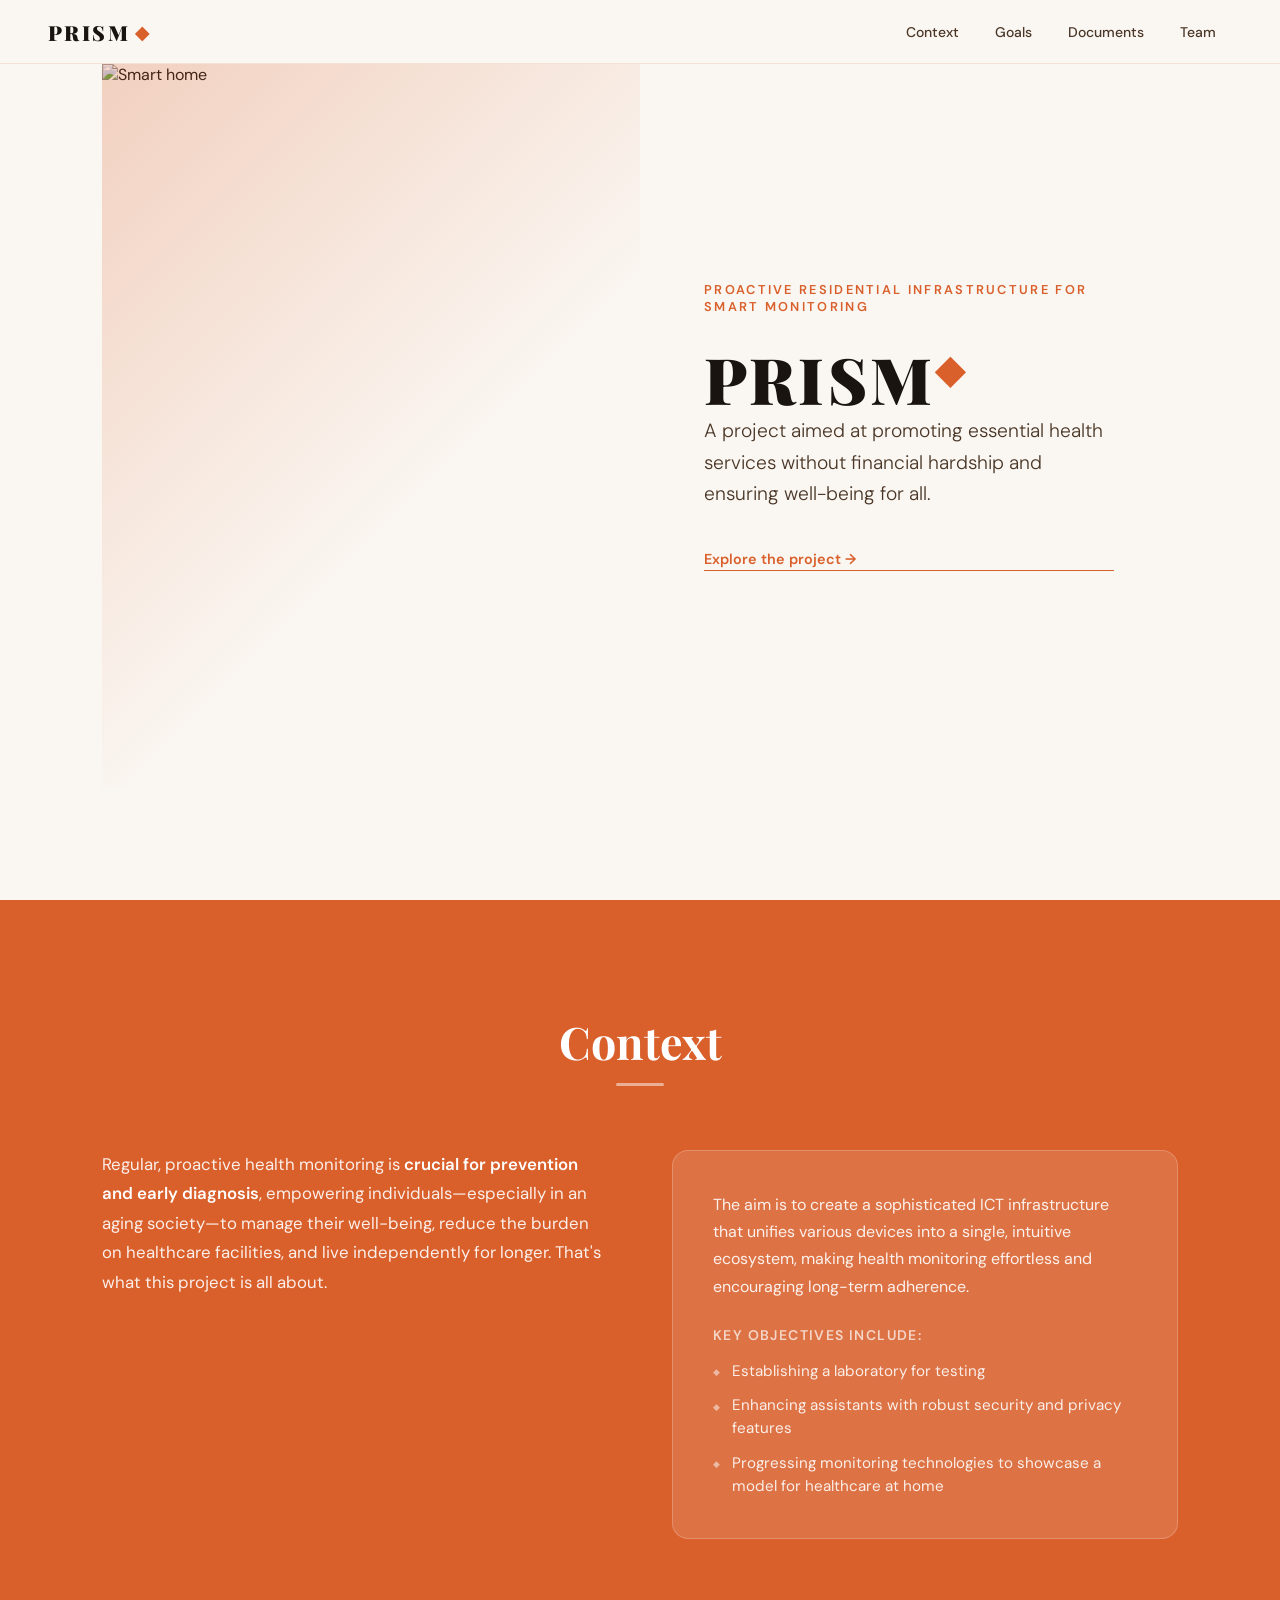
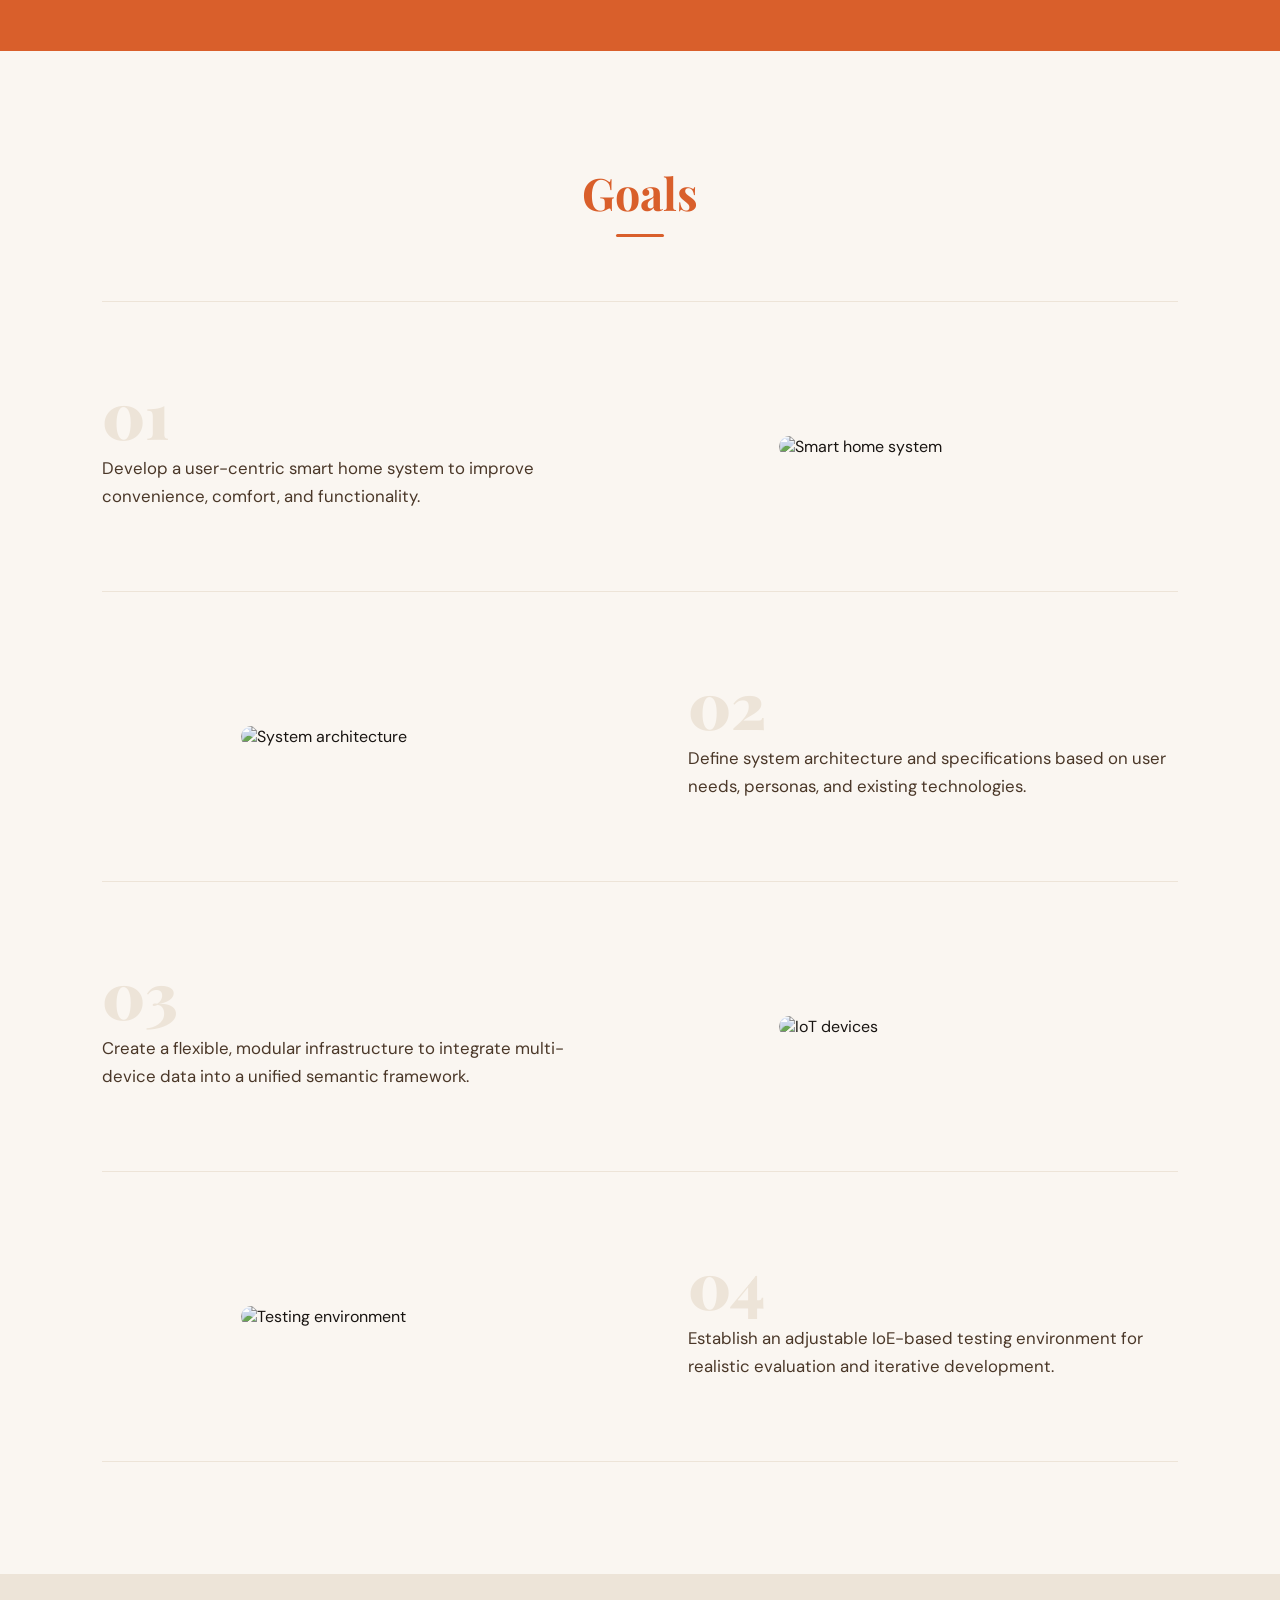
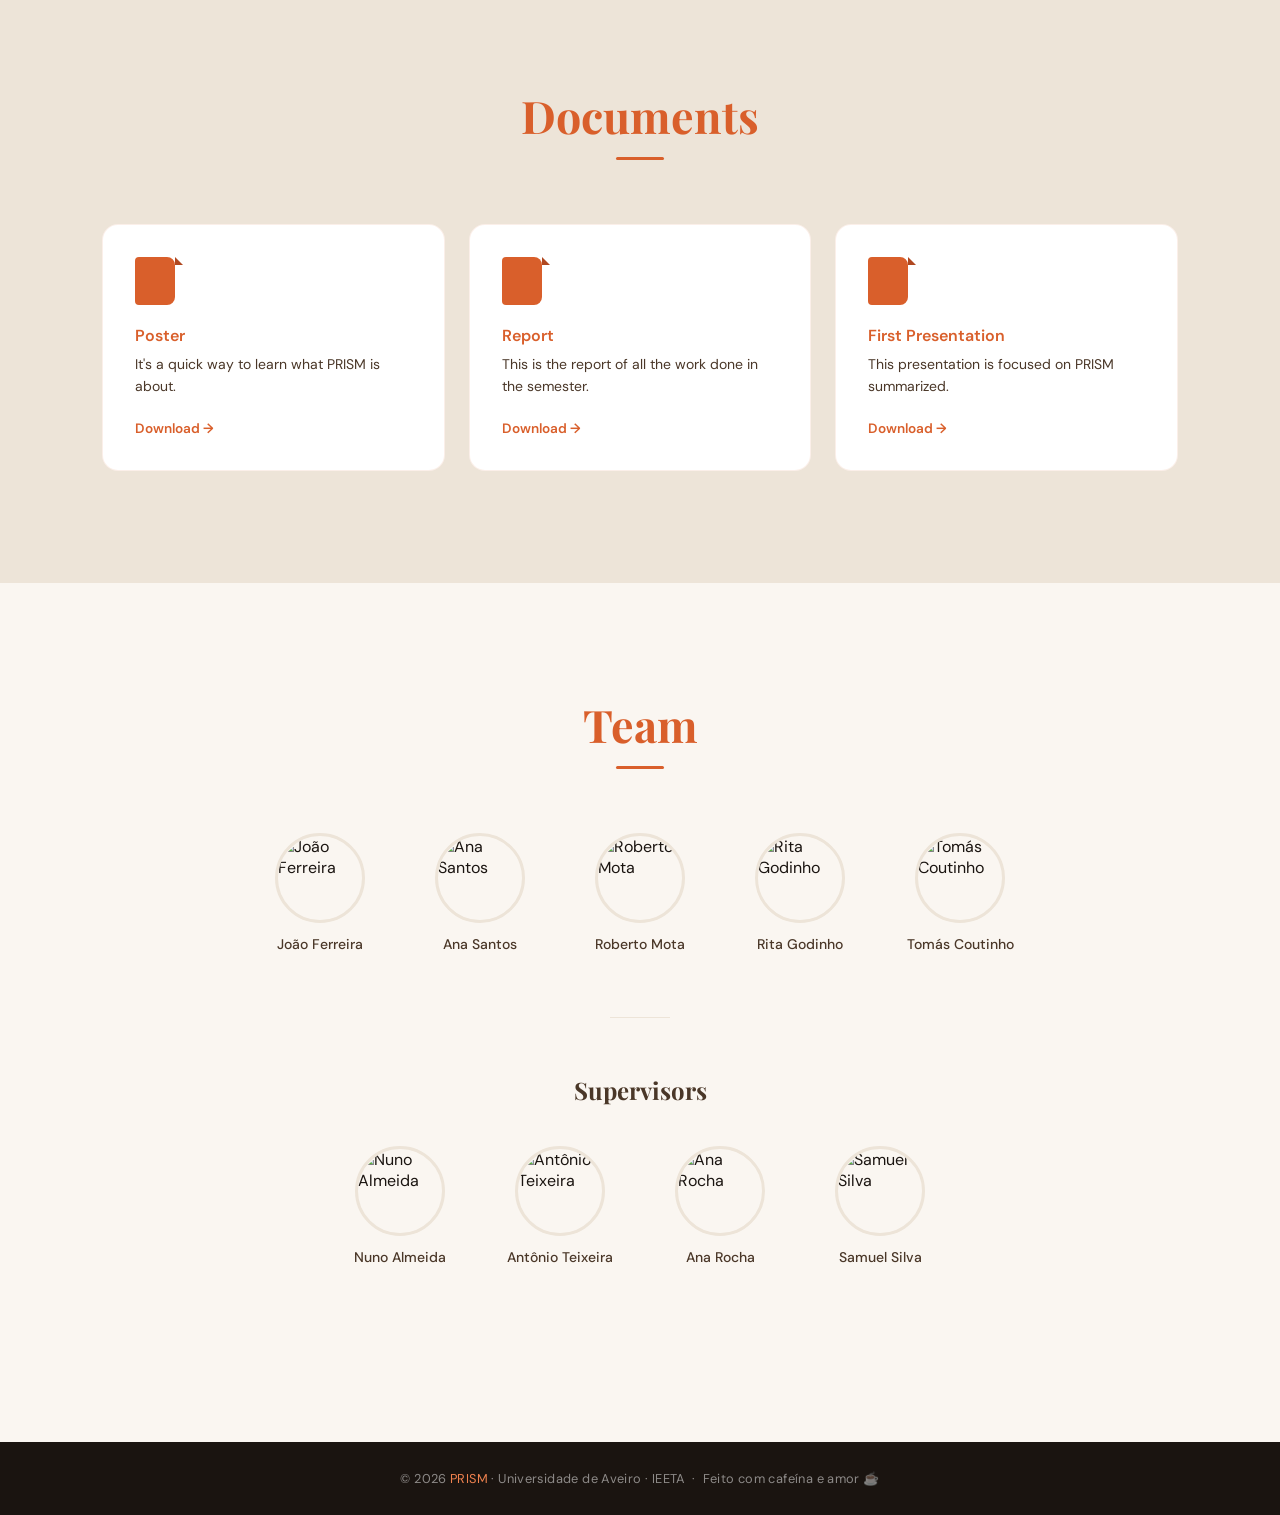
==== index.html @ b04ff07c "mock wesbite" ====
<!DOCTYPE html>
<html lang="en">
<head>
  <meta charset="UTF-8" />
  <meta name="viewport" content="width=device-width, initial-scale=1.0" />
  <title>PRISM – Proactive Residential Infrastructure for Smart Monitoring</title>
  <link href="https://fonts.googleapis.com/css2?family=Playfair+Display:wght@400;700;900&family=DM+Sans:wght@300;400;500;600&display=swap" rel="stylesheet" />
  <link rel="stylesheet" href="style.css" />
</head>
<body>

<!-- NAV -->
<nav>
  <a href="#hero" class="nav-logo">PRISM <span>◆</span></a>
  <ul class="nav-links">
    <li><a href="#context">Context</a></li>
    <li><a href="#goals">Goals</a></li>
    <li><a href="#documents">Documents</a></li>
    <li><a href="#team">Team</a></li>
  </ul>
</nav>

<!-- HERO -->
<section id="hero">
  <div class="hero-image">
    <img src="https://images.unsplash.com/photo-1600585154340-be6161a56a0c?w=900&q=80" alt="Smart home" />
  </div>
  <div class="hero-content">
    <p class="hero-subtitle-small">Proactive Residential Infrastructure for Smart Monitoring</p>
    <h1 class="hero-title">PRISM<span class="hero-diamond">◆</span></h1>
    <p class="hero-description">A project aimed at promoting essential health services without financial hardship and ensuring well-being for all.</p>
    <a href="#context" class="hero-cta">Explore the project →</a>
  </div>
</section>

<!-- CONTEXT -->
<section id="context">
  <h2 class="section-title">Context</h2>
  <div class="context-grid reveal">
    <div class="context-main">
      <p>Regular, proactive health monitoring is <strong>crucial for prevention and early diagnosis</strong>, empowering individuals—especially in an aging society—to manage their well-being, reduce the burden on healthcare facilities, and live independently for longer. That's what this project is all about.</p>
    </div>
    <div class="context-side">
      <p>The aim is to create a sophisticated ICT infrastructure that unifies various devices into a single, intuitive ecosystem, making health monitoring effortless and encouraging long-term adherence.</p>
      <p class="objectives-label">Key objectives include:</p>
      <ul>
        <li>Establishing a laboratory for testing</li>
        <li>Enhancing assistants with robust security and privacy features</li>
        <li>Progressing monitoring technologies to showcase a model for healthcare at home</li>
      </ul>
    </div>
  </div>
</section>

<!-- GOALS -->
<section id="goals">
  <h2 class="section-title">Goals</h2>
  <div class="goals-list">

    <div class="goal-item reveal">
      <div class="goal-text">
        <div class="goal-number">01</div>
        <p>Develop a user-centric smart home system to improve convenience, comfort, and functionality.</p>
      </div>
      <div class="goal-visual">
        <img src="https://images.unsplash.com/photo-1558618666-fcd25c85cd64?w=500&q=80" alt="Smart home system" />
      </div>
    </div>

    <div class="goal-item reverse reveal">
      <div class="goal-text">
        <div class="goal-number">02</div>
        <p>Define system architecture and specifications based on user needs, personas, and existing technologies.</p>
      </div>
      <div class="goal-visual">
        <img src="https://images.unsplash.com/photo-1551288049-bebda4e38f71?w=500&q=80" alt="System architecture" />
      </div>
    </div>

    <div class="goal-item reveal">
      <div class="goal-text">
        <div class="goal-number">03</div>
        <p>Create a flexible, modular infrastructure to integrate multi-device data into a unified semantic framework.</p>
      </div>
      <div class="goal-visual">
        <img src="https://images.unsplash.com/photo-1518770660439-4636190af475?w=500&q=80" alt="IoT devices" />
      </div>
    </div>

    <div class="goal-item reverse reveal">
      <div class="goal-text">
        <div class="goal-number">04</div>
        <p>Establish an adjustable IoE-based testing environment for realistic evaluation and iterative development.</p>
      </div>
      <div class="goal-visual">
        <img src="https://images.unsplash.com/photo-1581091226825-a6a2a5aee158?w=500&q=80" alt="Testing environment" />
      </div>
    </div>

  </div>
</section>

<!-- DOCUMENTS -->
<section id="documents">
  <h2 class="section-title">Documents</h2>
  <div class="docs-grid reveal">

    <div class="doc-card">
      <div class="doc-icon"></div>
      <h3>Poster</h3>
      <p>It's a quick way to learn what PRISM is about.</p>
      <a href="#" class="doc-download">Download →</a>
    </div>

    <div class="doc-card">
      <div class="doc-icon"></div>
      <h3>Report</h3>
      <p>This is the report of all the work done in the semester.</p>
      <a href="#" class="doc-download">Download →</a>
    </div>

    <div class="doc-card">
      <div class="doc-icon"></div>
      <h3>First Presentation</h3>
      <p>This presentation is focused on PRISM summarized.</p>
      <a href="#" class="doc-download">Download →</a>
    </div>

  </div>
</section>

<!-- TEAM -->
<section id="team">
  <h2 class="section-title">Team</h2>

  <div class="team-grid reveal" id="team-members"></div>

  <div class="supervisors-divider"></div>
  <p class="team-group-title">Supervisors</p>
  <div class="team-grid reveal" id="supervisors"></div>
</section>

<!-- FOOTER -->
<footer>
  © 2026 <span>PRISM</span> · Universidade de Aveiro · IEETA &nbsp;·&nbsp; Feito com cafeína e amor ☕
</footer>

<script src="script.js"></script>
</body>
</html>
---- style.css ----
*, *::before, *::after { box-sizing: border-box; margin: 0; padding: 0; }

:root {
  --orange: #D95F2B;
  --orange-light: #F0824F;
  --orange-dark: #B04820;
  --cream: #FAF6F1;
  --dark: #1A1410;
  --mid: #4A3728;
  --soft: #EDE4D8;
  --white: #FFFFFF;
}

html { scroll-behavior: smooth; }

body {
  font-family: 'DM Sans', sans-serif;
  background: var(--cream);
  color: var(--dark);
  overflow-x: hidden;
}

/* ── NAV ── */
nav {
  position: fixed;
  top: 0; left: 0; right: 0;
  z-index: 100;
  display: flex;
  align-items: center;
  justify-content: space-between;
  padding: 0 3rem;
  height: 64px;
  background: rgba(250,246,241,0.92);
  backdrop-filter: blur(12px);
  border-bottom: 1px solid rgba(217,95,43,0.15);
}

.nav-logo {
  font-family: 'Playfair Display', serif;
  font-weight: 900;
  font-size: 1.3rem;
  letter-spacing: 0.12em;
  color: var(--dark);
  text-decoration: none;
  display: flex;
  align-items: center;
  gap: 0.3rem;
}

.nav-logo span { color: var(--orange); font-size: 1.1rem; }

.nav-links {
  display: flex;
  gap: 0.25rem;
  list-style: none;
}

.nav-links a {
  text-decoration: none;
  font-size: 0.875rem;
  font-weight: 500;
  color: var(--mid);
  padding: 0.4rem 1rem;
  border-radius: 2rem;
  transition: background 0.2s, color 0.2s;
}

.nav-links a:hover,
.nav-links a.active {
  background: var(--orange);
  color: var(--white);
}

/* ── HERO ── */
#hero {
  min-height: 100vh;
  display: grid;
  grid-template-columns: 1fr 1fr;
  padding-top: 64px;
}

.hero-image {
  position: relative;
  overflow: hidden;
}

.hero-image img {
  width: 100%;
  height: 100%;
  object-fit: cover;
  filter: saturate(0.85);
}

.hero-image::after {
  content: '';
  position: absolute;
  inset: 0;
  background: linear-gradient(135deg, rgba(217,95,43,0.25) 0%, transparent 60%);
}

.hero-content {
  display: flex;
  flex-direction: column;
  justify-content: center;
  padding: 5rem 4rem;
  background: var(--cream);
}

.hero-title {
  font-family: 'Playfair Display', serif;
  font-size: clamp(3rem, 5vw, 5rem);
  font-weight: 900;
  line-height: 1;
  letter-spacing: 0.05em;
  color: var(--dark);
  margin-bottom: 0.25rem;
}

.hero-diamond {
  color: var(--orange);
  font-size: 0.6em;
  vertical-align: super;
}

.hero-subtitle-small {
  font-size: 0.8rem;
  letter-spacing: 0.18em;
  text-transform: uppercase;
  color: var(--orange);
  font-weight: 600;
  margin-bottom: 2rem;
}

.hero-description {
  font-size: 1.2rem;
  font-weight: 300;
  line-height: 1.65;
  color: var(--mid);
  max-width: 420px;
  margin-bottom: 2.5rem;
}

.hero-cta {
  display: inline-flex;
  align-items: center;
  gap: 0.5rem;
  font-size: 0.9rem;
  font-weight: 600;
  color: var(--orange);
  text-decoration: none;
  border-bottom: 1.5px solid var(--orange);
  padding-bottom: 2px;
  transition: gap 0.2s;
}

.hero-cta:hover { gap: 1rem; }

/* ── SECTION BASE ── */
section {
  padding: 7rem 8vw;
}

.section-title {
  font-family: 'Playfair Display', serif;
  font-size: clamp(2rem, 3.5vw, 3rem);
  font-weight: 700;
  text-align: center;
  color: var(--orange);
  margin-bottom: 4rem;
  position: relative;
}

.section-title::after {
  content: '';
  display: block;
  width: 48px;
  height: 3px;
  background: var(--orange);
  margin: 0.75rem auto 0;
  border-radius: 2px;
}

/* ── CONTEXT ── */
#context {
  background: var(--orange);
  color: var(--white);
}

#context .section-title { color: var(--white); }
#context .section-title::after { background: rgba(255,255,255,0.5); }

.context-grid {
  display: grid;
  grid-template-columns: 1fr 1fr;
  gap: 4rem;
  align-items: start;
}

.context-main p {
  font-size: 1.05rem;
  line-height: 1.75;
  color: rgba(255,255,255,0.9);
}

.context-main strong {
  color: var(--white);
  font-weight: 600;
}

.context-side {
  background: rgba(255,255,255,0.12);
  border-radius: 1rem;
  padding: 2.5rem;
  border: 1px solid rgba(255,255,255,0.2);
}

.context-side p {
  font-size: 1rem;
  line-height: 1.7;
  color: rgba(255,255,255,0.9);
  margin-bottom: 1.5rem;
}

.objectives-label {
  font-size: 0.875rem !important;
  font-weight: 600 !important;
  color: rgba(255,255,255,0.7) !important;
  text-transform: uppercase;
  letter-spacing: 0.1em;
  margin-bottom: 0.75rem !important;
}

.context-side ul {
  list-style: none;
  display: flex;
  flex-direction: column;
  gap: 0.75rem;
}

.context-side ul li {
  display: flex;
  align-items: flex-start;
  gap: 0.75rem;
  font-size: 0.95rem;
  color: rgba(255,255,255,0.88);
  line-height: 1.5;
}

.context-side ul li::before {
  content: '◆';
  color: rgba(255,255,255,0.5);
  font-size: 0.55rem;
  margin-top: 0.4rem;
  flex-shrink: 0;
}

/* ── GOALS ── */
#goals { background: var(--cream); }

.goals-list {
  display: flex;
  flex-direction: column;
}

.goal-item {
  display: grid;
  grid-template-columns: 1fr 1fr;
  align-items: center;
  border-top: 1px solid var(--soft);
  padding: 3rem 0;
}

.goal-item:last-child { border-bottom: 1px solid var(--soft); }

.goal-item.reverse .goal-text { order: 2; }
.goal-item.reverse .goal-visual { order: 1; }

.goal-text { padding: 2rem 3rem 2rem 0; }
.goal-item.reverse .goal-text { padding: 2rem 0 2rem 3rem; }

.goal-number {
  font-family: 'Playfair Display', serif;
  font-size: 4rem;
  font-weight: 900;
  color: var(--soft);
  line-height: 1;
  margin-bottom: 0.5rem;
}

.goal-text p {
  font-size: 1.05rem;
  line-height: 1.7;
  color: var(--mid);
}

.goal-visual {
  display: flex;
  align-items: center;
  justify-content: center;
  padding: 2rem;
}

.goal-visual img {
  width: 100%;
  max-width: 260px;
  border-radius: 1rem;
  filter: saturate(0.7);
  transition: filter 0.3s, transform 0.3s;
}

.goal-visual img:hover {
  filter: saturate(1);
  transform: scale(1.03);
}

/* ── DOCUMENTS ── */
#documents { background: var(--soft); }

.docs-grid {
  display: grid;
  grid-template-columns: repeat(3, 1fr);
  gap: 1.5rem;
}

.doc-card {
  background: var(--white);
  border-radius: 1rem;
  padding: 2rem;
  border: 1px solid rgba(217,95,43,0.1);
  transition: transform 0.25s, box-shadow 0.25s;
}

.doc-card:hover {
  transform: translateY(-4px);
  box-shadow: 0 16px 40px rgba(217,95,43,0.12);
}

.doc-icon {
  width: 40px;
  height: 48px;
  background: var(--orange);
  border-radius: 4px 8px 8px 4px;
  margin-bottom: 1.25rem;
  position: relative;
}

.doc-icon::before {
  content: '';
  position: absolute;
  top: 0; right: -8px;
  border-width: 0 8px 8px 0;
  border-style: solid;
  border-color: transparent var(--orange-dark) transparent transparent;
  transform: rotate(180deg);
}

.doc-card h3 {
  font-size: 1rem;
  font-weight: 600;
  color: var(--orange);
  margin-bottom: 0.5rem;
}

.doc-card p {
  font-size: 0.875rem;
  color: var(--mid);
  line-height: 1.55;
  margin-bottom: 1.25rem;
}

.doc-download {
  display: inline-flex;
  align-items: center;
  gap: 0.35rem;
  font-size: 0.85rem;
  font-weight: 600;
  color: var(--orange);
  text-decoration: none;
  transition: gap 0.2s;
}

.doc-download:hover { gap: 0.65rem; }

/* ── TEAM ── */
#team { background: var(--cream); }

.team-group-title {
  font-family: 'Playfair Display', serif;
  font-size: 1.5rem;
  font-weight: 700;
  text-align: center;
  color: var(--mid);
  margin-bottom: 2.5rem;
}

.team-grid {
  display: flex;
  flex-wrap: wrap;
  justify-content: center;
  gap: 2.5rem;
  margin-bottom: 4rem;
}

.team-member {
  display: flex;
  flex-direction: column;
  align-items: center;
  gap: 0.75rem;
  width: 120px;
}

.avatar-wrap {
  position: relative;
  width: 90px;
  height: 90px;
}

.avatar-wrap img {
  width: 100%;
  height: 100%;
  border-radius: 50%;
  object-fit: cover;
  border: 3px solid var(--soft);
  transition: border-color 0.2s, transform 0.2s;
  display: block;
}

.avatar-overlay {
  position: absolute;
  inset: 0;
  border-radius: 50%;
  background: rgba(217,95,43,0.88);
  display: flex;
  align-items: center;
  justify-content: center;
  gap: 0.6rem;
  opacity: 0;
  transition: opacity 0.25s;
}

.avatar-wrap:hover .avatar-overlay { opacity: 1; }
.avatar-wrap:hover img { transform: scale(1.05); border-color: var(--orange); }

.social-link {
  display: flex;
  align-items: center;
  justify-content: center;
  width: 32px;
  height: 32px;
  background: rgba(255,255,255,0.2);
  border-radius: 50%;
  border: 1.5px solid rgba(255,255,255,0.6);
  color: white;
  text-decoration: none;
  transition: background 0.2s, transform 0.2s;
}

.social-link:hover {
  background: rgba(255,255,255,0.35);
  transform: scale(1.15);
}

.social-link svg {
  width: 15px;
  height: 15px;
  fill: white;
}

.member-name {
  font-size: 0.875rem;
  font-weight: 500;
  color: var(--mid);
  text-align: center;
}

.supervisors-divider {
  width: 60px;
  height: 1px;
  background: var(--soft);
  margin: 1rem auto 3.5rem;
}

/* ── FOOTER ── */
footer {
  background: var(--dark);
  color: rgba(255,255,255,0.5);
  text-align: center;
  padding: 1.75rem 2rem;
  font-size: 0.8rem;
  letter-spacing: 0.03em;
}

footer span { color: var(--orange-light); }

/* ── SCROLL ANIMATIONS ── */
.reveal {
  opacity: 0;
  transform: translateY(28px);
  transition: opacity 0.6s ease, transform 0.6s ease;
}

.reveal.visible {
  opacity: 1;
  transform: none;
}

/* ── RESPONSIVE ── */
@media (max-width: 900px) {
  #hero { grid-template-columns: 1fr; }
  .hero-image { height: 45vh; }
  .context-grid { grid-template-columns: 1fr; }
  .goal-item,
  .goal-item.reverse { grid-template-columns: 1fr; }
  .goal-item.reverse .goal-text,
  .goal-item.reverse .goal-visual { order: unset; }
  .docs-grid { grid-template-columns: 1fr; }
  nav { padding: 0 1.5rem; }
  section { padding: 5rem 6vw; }
}
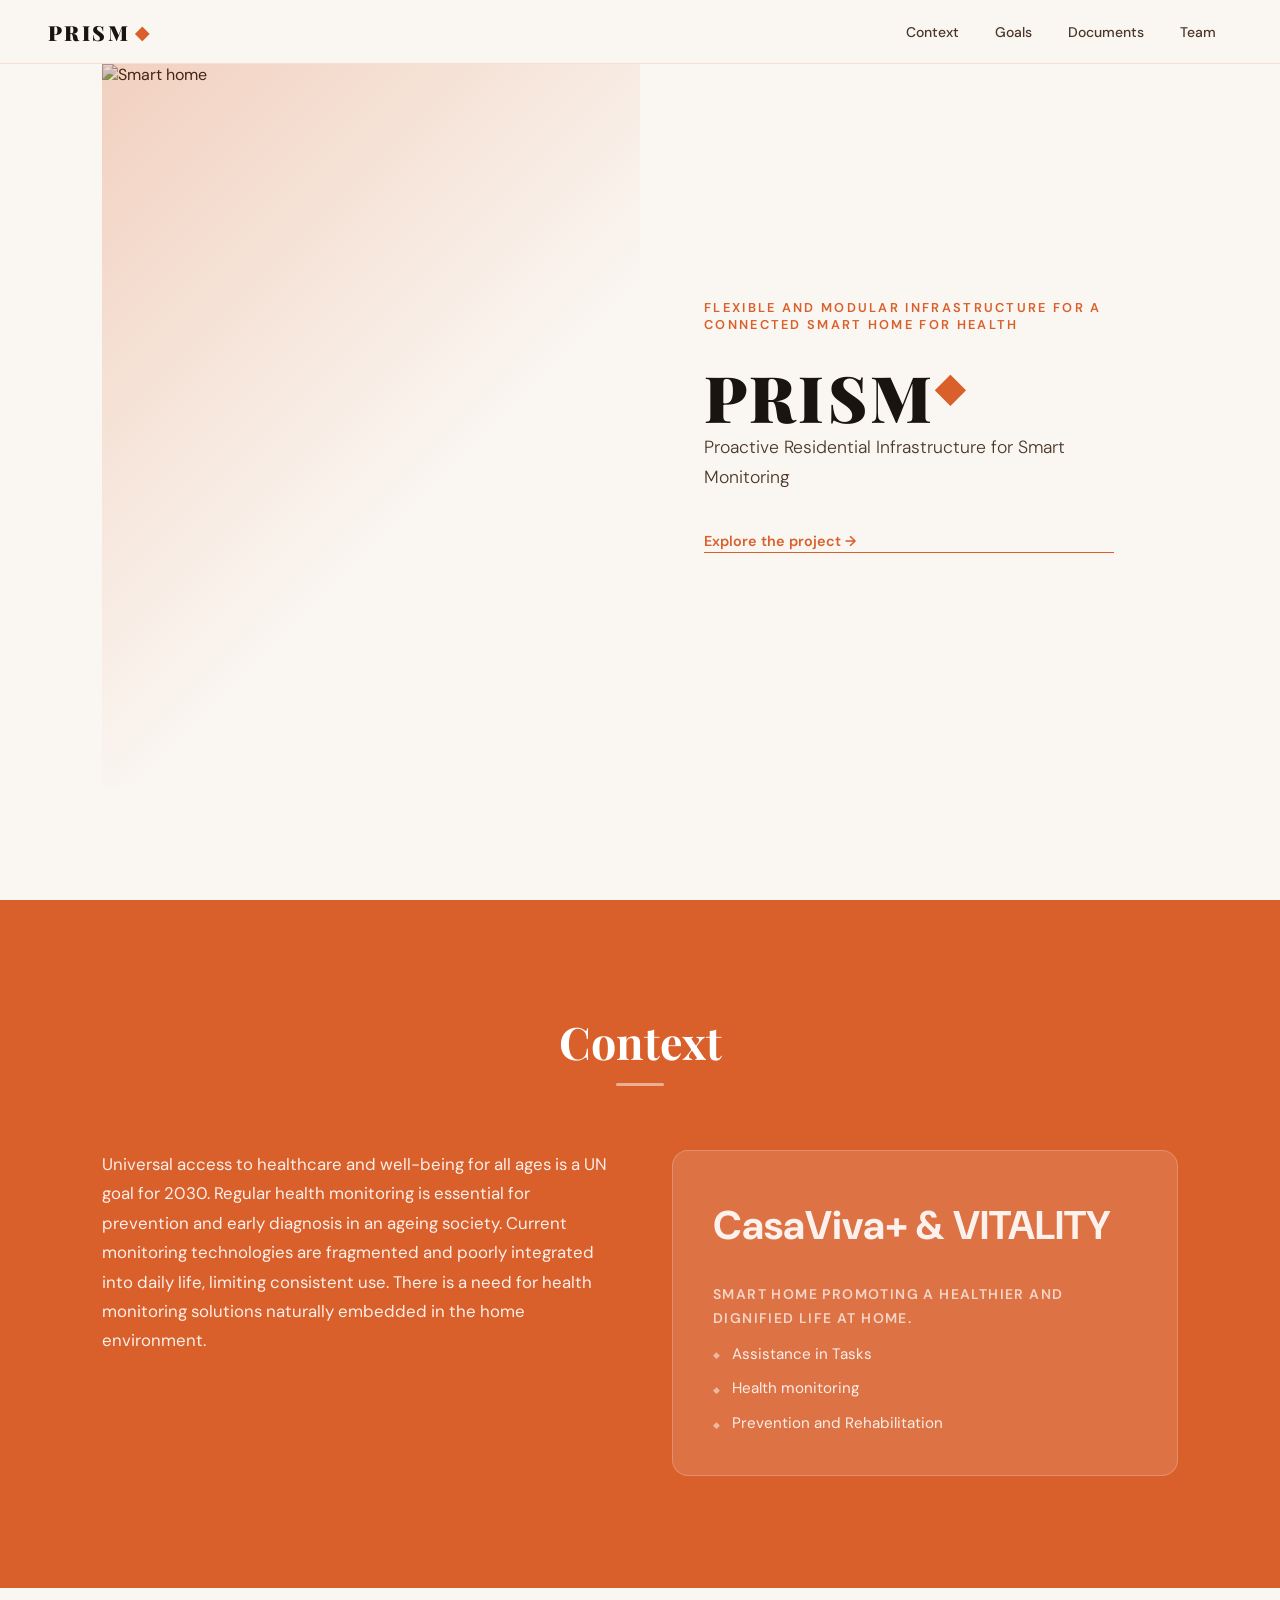
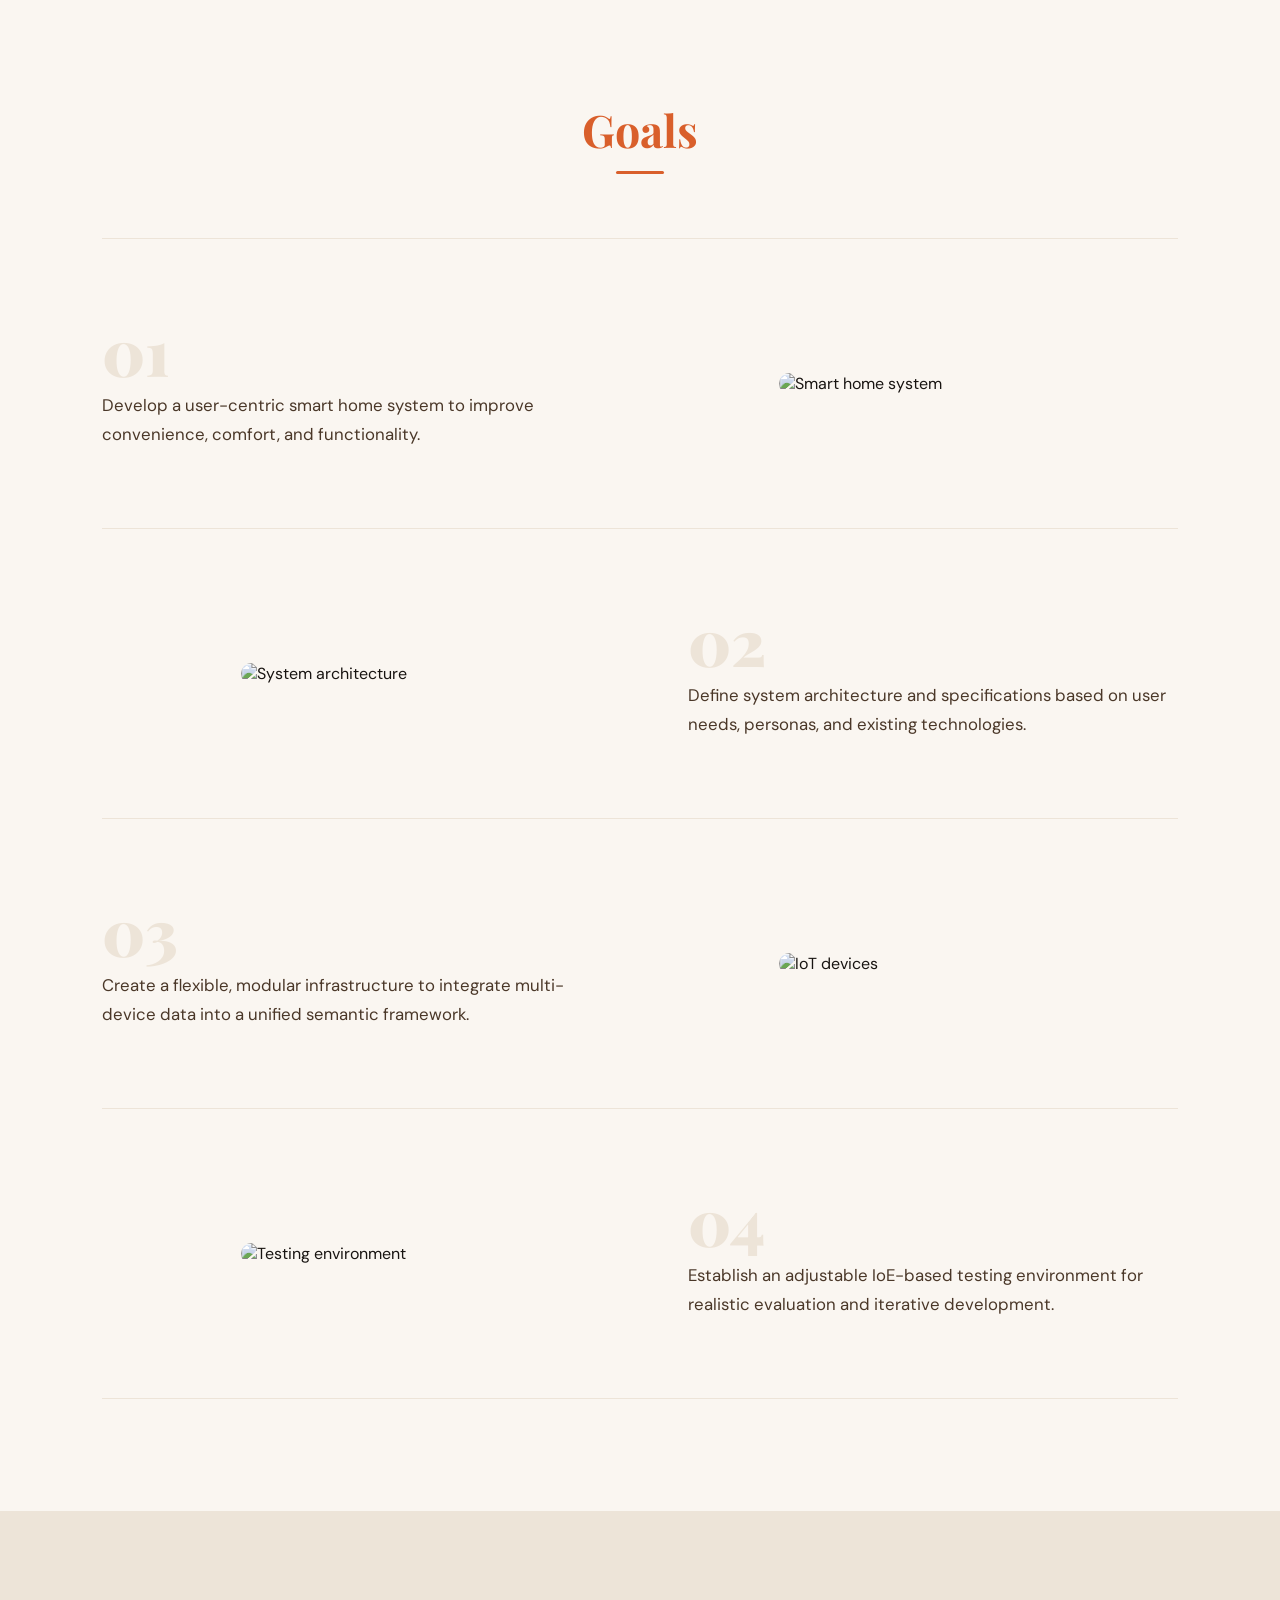
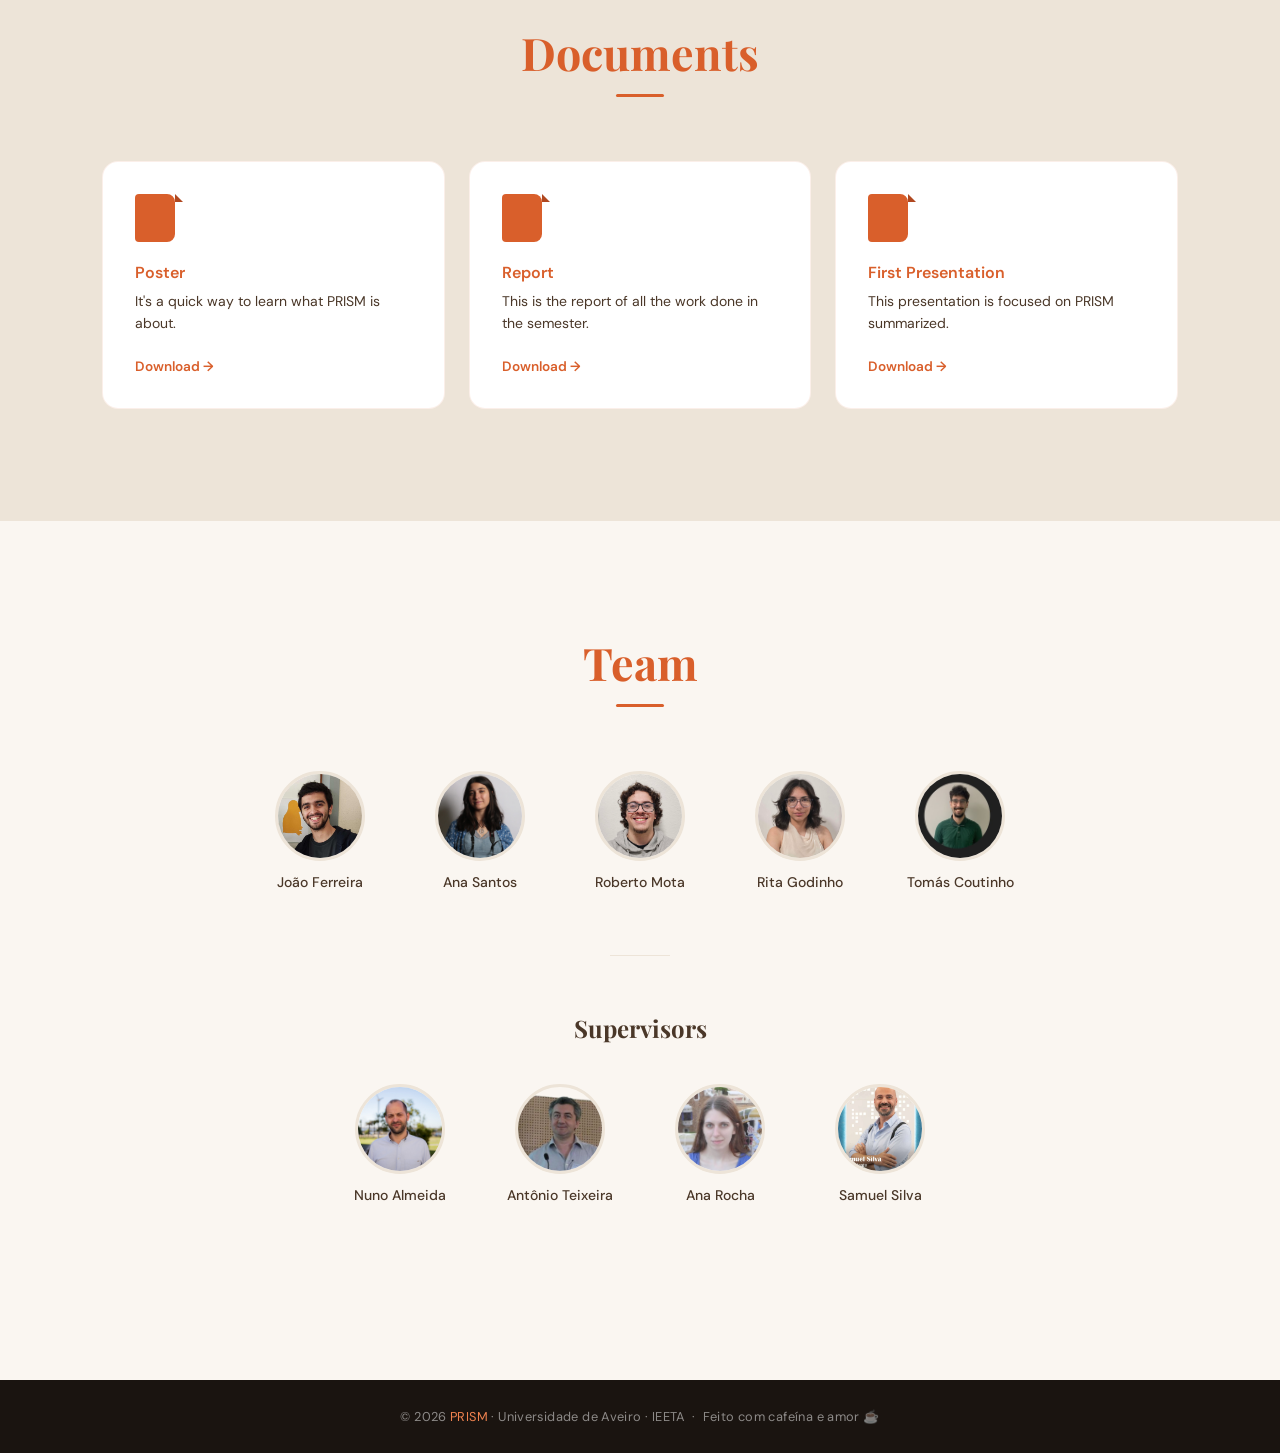
==== commit b5df4170: "Mudança de texto do template" ====
--- a/index.html
+++ b/index.html
@@ -26,9 +26,9 @@
     <img src="https://images.unsplash.com/photo-1600585154340-be6161a56a0c?w=900&q=80" alt="Smart home" />
   </div>
   <div class="hero-content">
-    <p class="hero-subtitle-small">Proactive Residential Infrastructure for Smart Monitoring</p>
+    <p class="hero-subtitle-small">Flexible and Modular Infrastructure for a Connected Smart Home for Health</p>
     <h1 class="hero-title">PRISM<span class="hero-diamond">◆</span></h1>
-    <p class="hero-description">A project aimed at promoting essential health services without financial hardship and ensuring well-being for all.</p>
+    <p class="hero-description">Proactive Residential Infrastructure for Smart Monitoring</p>
     <a href="#context" class="hero-cta">Explore the project →</a>
   </div>
 </section>
@@ -38,15 +38,15 @@
   <h2 class="section-title">Context</h2>
   <div class="context-grid reveal">
     <div class="context-main">
-      <p>Regular, proactive health monitoring is <strong>crucial for prevention and early diagnosis</strong>, empowering individuals—especially in an aging society—to manage their well-being, reduce the burden on healthcare facilities, and live independently for longer. That's what this project is all about.</p>
+      <p>Universal access to healthcare and well-being for all ages is a UN goal for 2030. Regular health monitoring is essential for prevention and early diagnosis in an ageing society. Current monitoring technologies are fragmented and poorly integrated into daily life, limiting consistent use. There is a need for health monitoring solutions naturally embedded in the home environment.</p>
     </div>
     <div class="context-side">
-      <p>The aim is to create a sophisticated ICT infrastructure that unifies various devices into a single, intuitive ecosystem, making health monitoring effortless and encouraging long-term adherence.</p>
-      <p class="objectives-label">Key objectives include:</p>
+      <p class="casa-viva" >CasaViva+ & VITALITY</p>
+      <p class="objectives-label">Smart home promoting a healthier and dignified life at home.</p>
       <ul>
-        <li>Establishing a laboratory for testing</li>
-        <li>Enhancing assistants with robust security and privacy features</li>
-        <li>Progressing monitoring technologies to showcase a model for healthcare at home</li>
+        <li>Assistance in Tasks</li>
+        <li>Health monitoring</li>
+        <li>Prevention and Rehabilitation</li>
       </ul>
     </div>
   </div>
@@ -57,7 +57,7 @@
   <h2 class="section-title">Goals</h2>
   <div class="goals-list">
 
-    <div class="goal-item reveal">
+    <div class="goal-item">
       <div class="goal-text">
         <div class="goal-number">01</div>
         <p>Develop a user-centric smart home system to improve convenience, comfort, and functionality.</p>
@@ -67,7 +67,7 @@
       </div>
     </div>
 
-    <div class="goal-item reverse reveal">
+    <div class="goal-item reverse">
       <div class="goal-text">
         <div class="goal-number">02</div>
         <p>Define system architecture and specifications based on user needs, personas, and existing technologies.</p>
@@ -77,7 +77,7 @@
       </div>
     </div>
 
-    <div class="goal-item reveal">
+    <div class="goal-item">
       <div class="goal-text">
         <div class="goal-number">03</div>
         <p>Create a flexible, modular infrastructure to integrate multi-device data into a unified semantic framework.</p>
@@ -87,7 +87,7 @@
       </div>
     </div>
 
-    <div class="goal-item reverse reveal">
+    <div class="goal-item reverse">
       <div class="goal-text">
         <div class="goal-number">04</div>
         <p>Establish an adjustable IoE-based testing environment for realistic evaluation and iterative development.</p>
--- a/style.css
+++ b/style.css
@@ -132,11 +132,11 @@
 }
 
 .hero-description {
-  font-size: 1.2rem;
+  font-size: 1.1rem;
   font-weight: 300;
-  line-height: 1.65;
+  line-height: 1.70;
   color: var(--mid);
-  max-width: 420px;
+  max-width: 500px;
   margin-bottom: 2.5rem;
 }
 
@@ -196,6 +196,11 @@
   align-items: start;
 }
 
+.casa-viva {
+  font-size: 2.5rem !important;
+  font-weight: 700;
+}
+
 .context-main p {
   font-size: 1.05rem;
   line-height: 1.75;
@@ -212,6 +217,7 @@
   border-radius: 1rem;
   padding: 2.5rem;
   border: 1px solid rgba(255,255,255,0.2);
+
 }
 
 .context-side p {
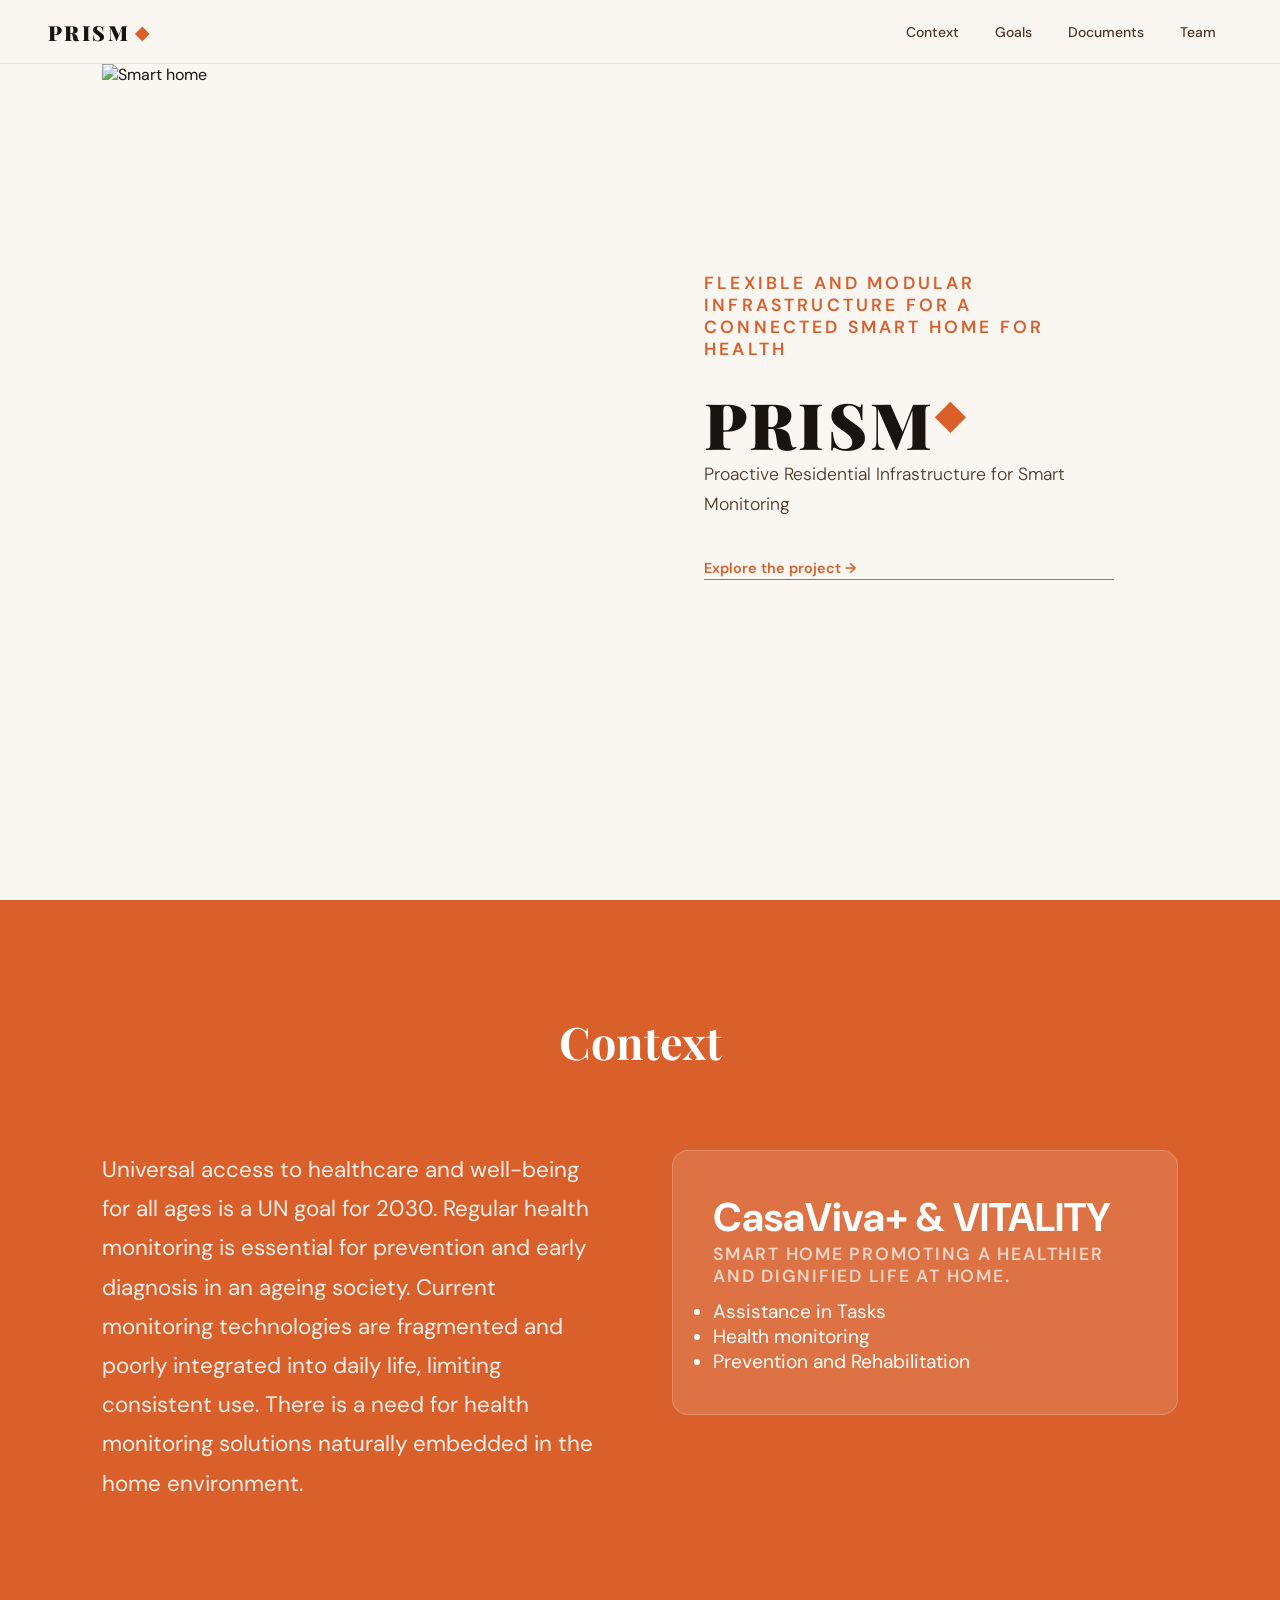
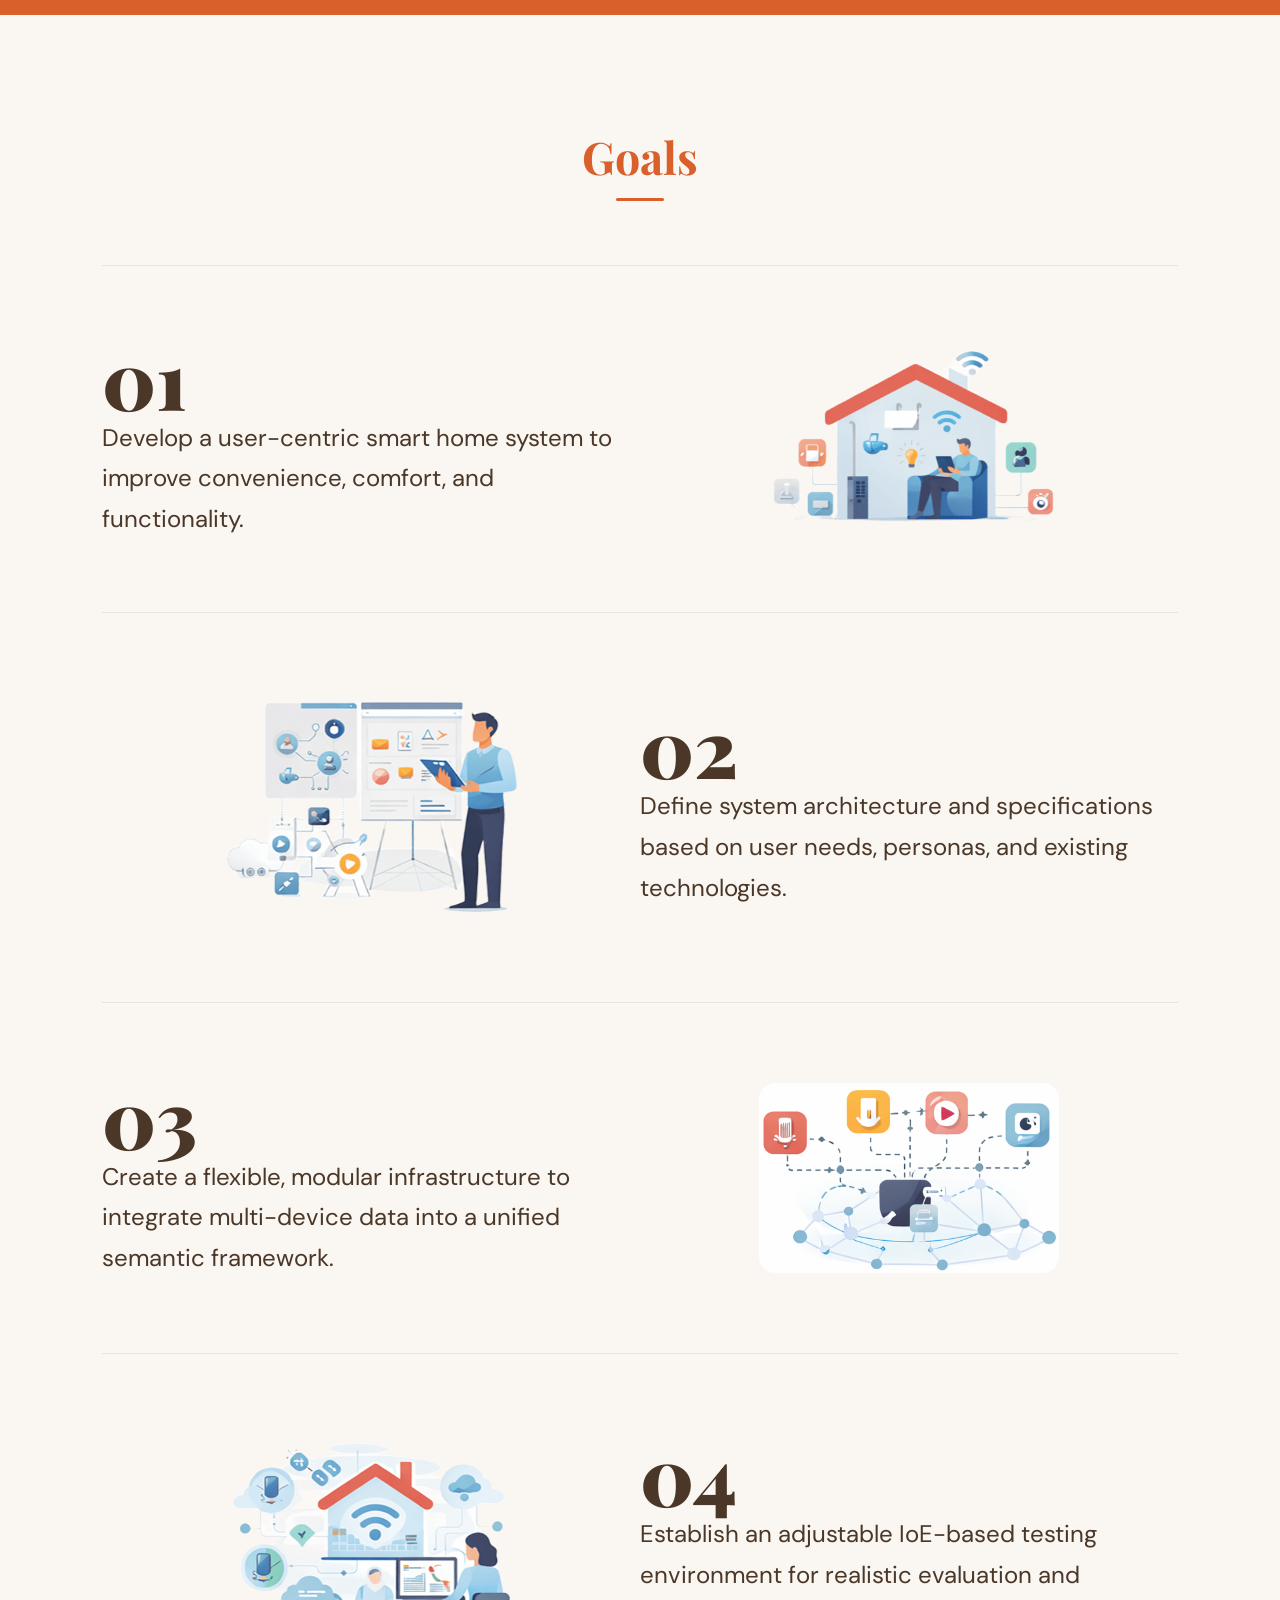
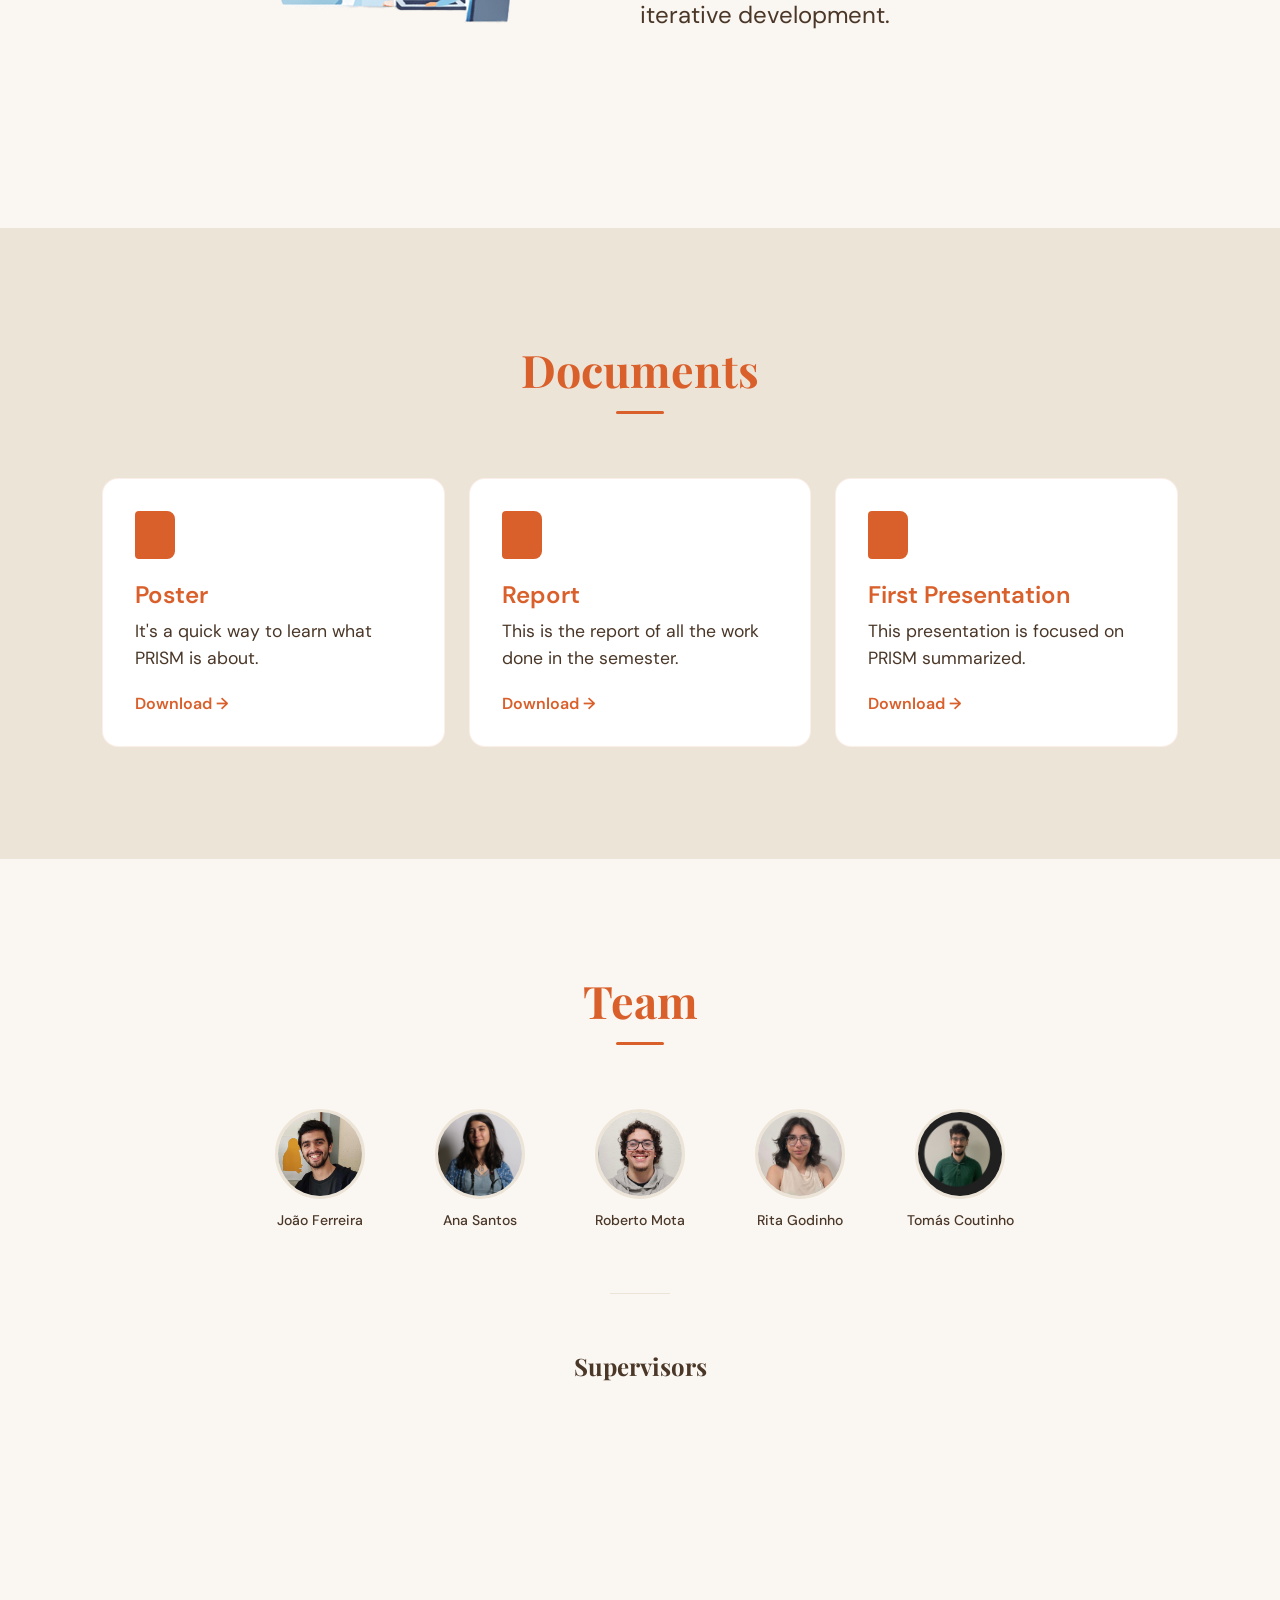
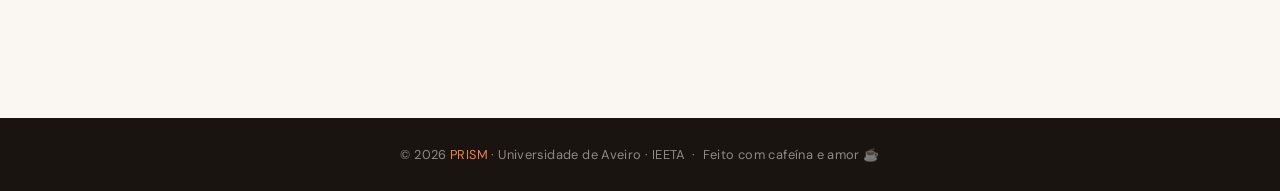
==== commit 045bc540: "Alterações do template" ====
--- a/index.html
+++ b/index.html
@@ -63,7 +63,7 @@
         <p>Develop a user-centric smart home system to improve convenience, comfort, and functionality.</p>
       </div>
       <div class="goal-visual">
-        <img src="https://images.unsplash.com/photo-1558618666-fcd25c85cd64?w=500&q=80" alt="Smart home system" />
+        <img src="/public/images/goals/goal1.png" alt="Smart home system" />
       </div>
     </div>
 
@@ -73,7 +73,7 @@
         <p>Define system architecture and specifications based on user needs, personas, and existing technologies.</p>
       </div>
       <div class="goal-visual">
-        <img src="https://images.unsplash.com/photo-1551288049-bebda4e38f71?w=500&q=80" alt="System architecture" />
+        <img src="/public/images/goals/goal2.png" alt="System architecture" />
       </div>
     </div>
 
@@ -83,7 +83,7 @@
         <p>Create a flexible, modular infrastructure to integrate multi-device data into a unified semantic framework.</p>
       </div>
       <div class="goal-visual">
-        <img src="https://images.unsplash.com/photo-1518770660439-4636190af475?w=500&q=80" alt="IoT devices" />
+        <img src="/public/images/goals/goal3.png" alt="IoT devices" />
       </div>
     </div>
 
@@ -93,7 +93,7 @@
         <p>Establish an adjustable IoE-based testing environment for realistic evaluation and iterative development.</p>
       </div>
       <div class="goal-visual">
-        <img src="https://images.unsplash.com/photo-1581091226825-a6a2a5aee158?w=500&q=80" alt="Testing environment" />
+        <img src="/public/images/goals/goal4.png" alt="Testing environment" />
       </div>
     </div>
 
--- a/style.css
+++ b/style.css
@@ -91,12 +91,6 @@
   filter: saturate(0.85);
 }
 
-.hero-image::after {
-  content: '';
-  position: absolute;
-  inset: 0;
-  background: linear-gradient(135deg, rgba(217,95,43,0.25) 0%, transparent 60%);
-}
 
 .hero-content {
   display: flex;
@@ -123,7 +117,7 @@
 }
 
 .hero-subtitle-small {
-  font-size: 0.8rem;
+  font-size: 1.1rem;
   letter-spacing: 0.18em;
   text-transform: uppercase;
   color: var(--orange);
@@ -187,7 +181,6 @@
 }
 
 #context .section-title { color: var(--white); }
-#context .section-title::after { background: rgba(255,255,255,0.5); }
 
 .context-grid {
   display: grid;
@@ -201,15 +194,19 @@
   font-weight: 700;
 }
 
-.context-main p {
-  font-size: 1.05rem;
+.objectives-label {
+  font-size: 1.1rem !important;
+  font-weight: 600 !important;
+  color: rgba(255,255,255,0.7) !important;
+  text-transform: uppercase;
+  letter-spacing: 0.1em;
+  margin-bottom: 0.75rem !important;
+}
+
+.context-main {
+  font-size: 1.4rem;
   line-height: 1.75;
   color: rgba(255,255,255,0.9);
-}
-
-.context-main strong {
-  color: var(--white);
-  font-weight: 600;
 }
 
 .context-side {
@@ -217,56 +214,12 @@
   border-radius: 1rem;
   padding: 2.5rem;
   border: 1px solid rgba(255,255,255,0.2);
-
-}
-
-.context-side p {
-  font-size: 1rem;
-  line-height: 1.7;
-  color: rgba(255,255,255,0.9);
-  margin-bottom: 1.5rem;
-}
-
-.objectives-label {
-  font-size: 0.875rem !important;
-  font-weight: 600 !important;
-  color: rgba(255,255,255,0.7) !important;
-  text-transform: uppercase;
-  letter-spacing: 0.1em;
-  margin-bottom: 0.75rem !important;
-}
-
-.context-side ul {
-  list-style: none;
-  display: flex;
-  flex-direction: column;
-  gap: 0.75rem;
-}
-
-.context-side ul li {
-  display: flex;
-  align-items: flex-start;
-  gap: 0.75rem;
-  font-size: 0.95rem;
-  color: rgba(255,255,255,0.88);
-  line-height: 1.5;
-}
-
-.context-side ul li::before {
-  content: '◆';
-  color: rgba(255,255,255,0.5);
-  font-size: 0.55rem;
-  margin-top: 0.4rem;
-  flex-shrink: 0;
+  font-size: 1.2rem;
+
 }
 
 /* ── GOALS ── */
 #goals { background: var(--cream); }
-
-.goals-list {
-  display: flex;
-  flex-direction: column;
-}
 
 .goal-item {
   display: grid;
@@ -276,25 +229,19 @@
   padding: 3rem 0;
 }
 
-.goal-item:last-child { border-bottom: 1px solid var(--soft); }
 
 .goal-item.reverse .goal-text { order: 2; }
-.goal-item.reverse .goal-visual { order: 1; }
-
-.goal-text { padding: 2rem 3rem 2rem 0; }
-.goal-item.reverse .goal-text { padding: 2rem 0 2rem 3rem; }
 
 .goal-number {
   font-family: 'Playfair Display', serif;
-  font-size: 4rem;
+  font-size: 5rem;
   font-weight: 900;
-  color: var(--soft);
+  color: var(--mid);
   line-height: 1;
-  margin-bottom: 0.5rem;
-}
-
-.goal-text p {
-  font-size: 1.05rem;
+}
+
+.goal-text {
+  font-size: 1.5rem;
   line-height: 1.7;
   color: var(--mid);
 }
@@ -308,15 +255,9 @@
 
 .goal-visual img {
   width: 100%;
-  max-width: 260px;
+  max-width: 300px;
   border-radius: 1rem;
-  filter: saturate(0.7);
   transition: filter 0.3s, transform 0.3s;
-}
-
-.goal-visual img:hover {
-  filter: saturate(1);
-  transform: scale(1.03);
 }
 
 /* ── DOCUMENTS ── */
@@ -350,25 +291,15 @@
   position: relative;
 }
 
-.doc-icon::before {
-  content: '';
-  position: absolute;
-  top: 0; right: -8px;
-  border-width: 0 8px 8px 0;
-  border-style: solid;
-  border-color: transparent var(--orange-dark) transparent transparent;
-  transform: rotate(180deg);
-}
-
 .doc-card h3 {
-  font-size: 1rem;
+  font-size: 1.5rem;
   font-weight: 600;
   color: var(--orange);
   margin-bottom: 0.5rem;
 }
 
 .doc-card p {
-  font-size: 0.875rem;
+  font-size: 1.1rem;
   color: var(--mid);
   line-height: 1.55;
   margin-bottom: 1.25rem;
@@ -378,7 +309,7 @@
   display: inline-flex;
   align-items: center;
   gap: 0.35rem;
-  font-size: 0.85rem;
+  font-size: 1rem;
   font-weight: 600;
   color: var(--orange);
   text-decoration: none;
@@ -441,7 +372,7 @@
   justify-content: center;
   gap: 0.6rem;
   opacity: 0;
-  transition: opacity 0.25s;
+  transition: opacity .5s;
 }
 
 .avatar-wrap:hover .avatar-overlay { opacity: 1; }
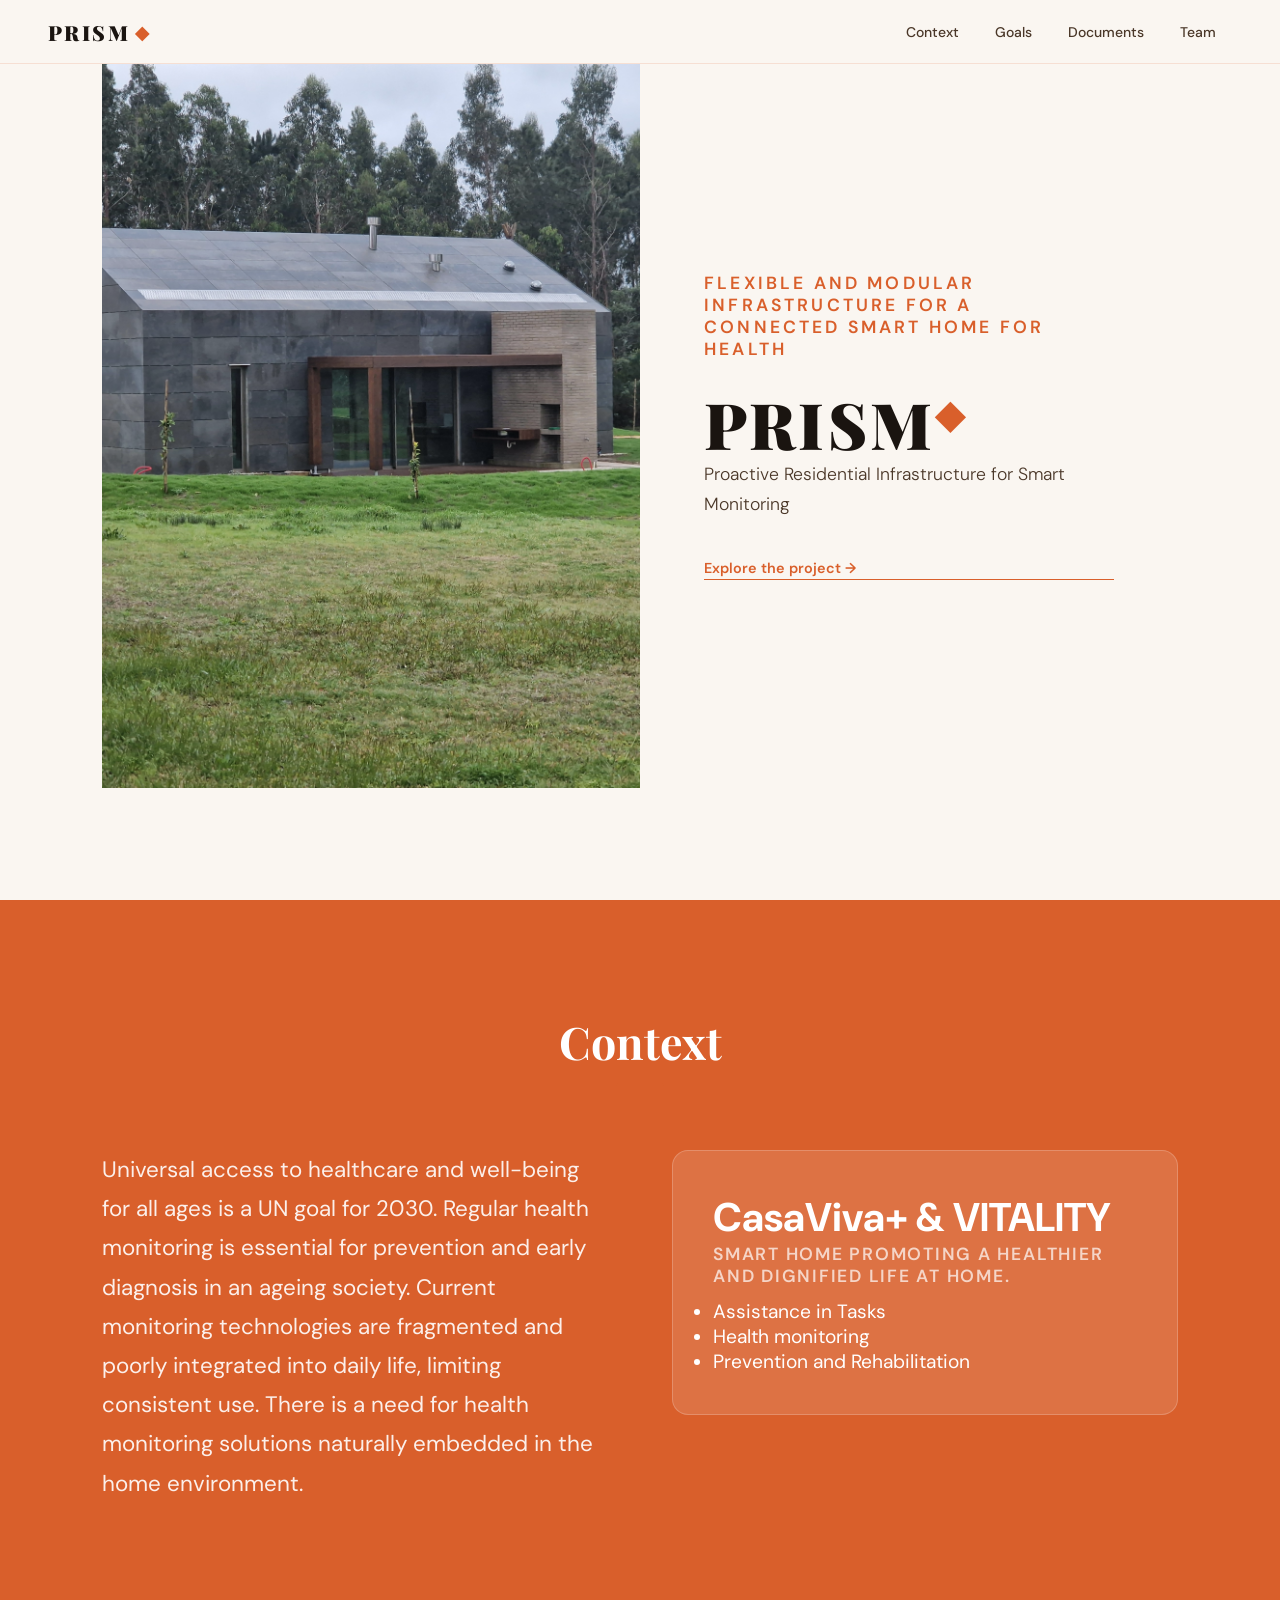
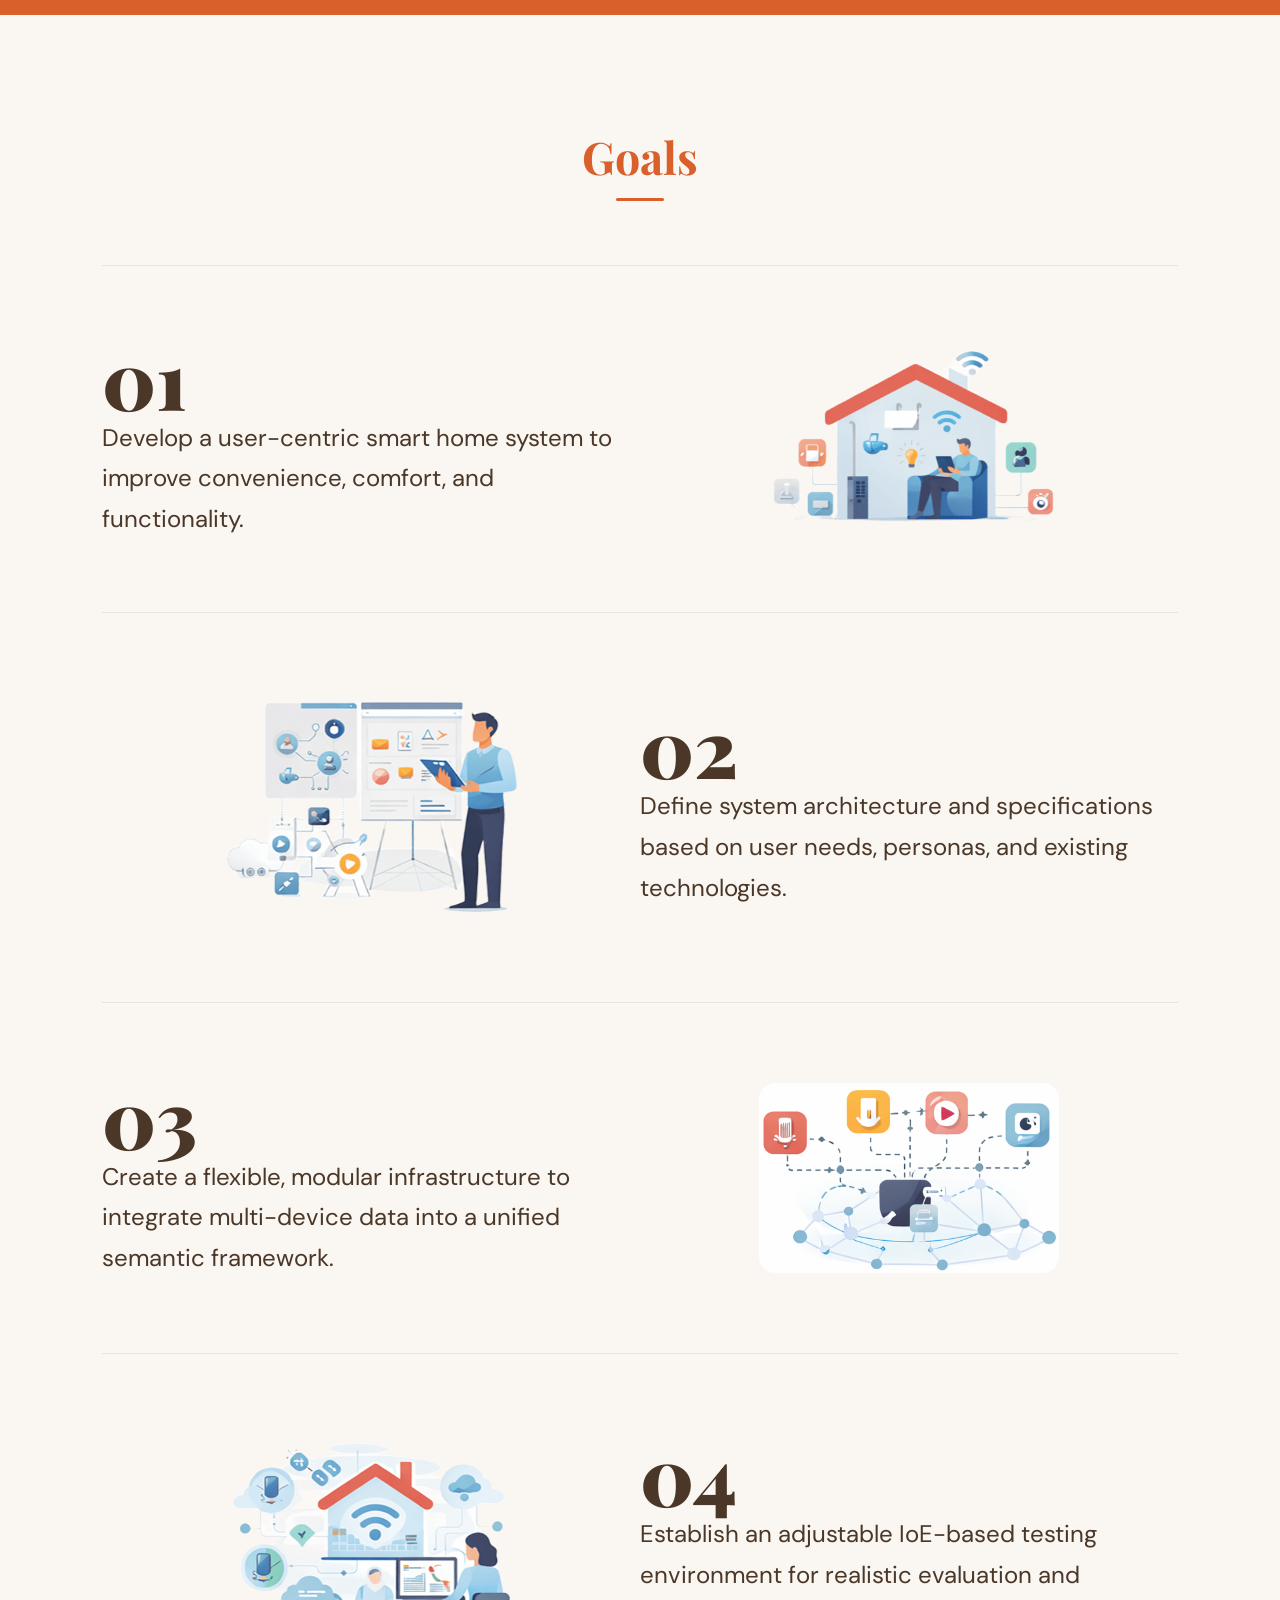
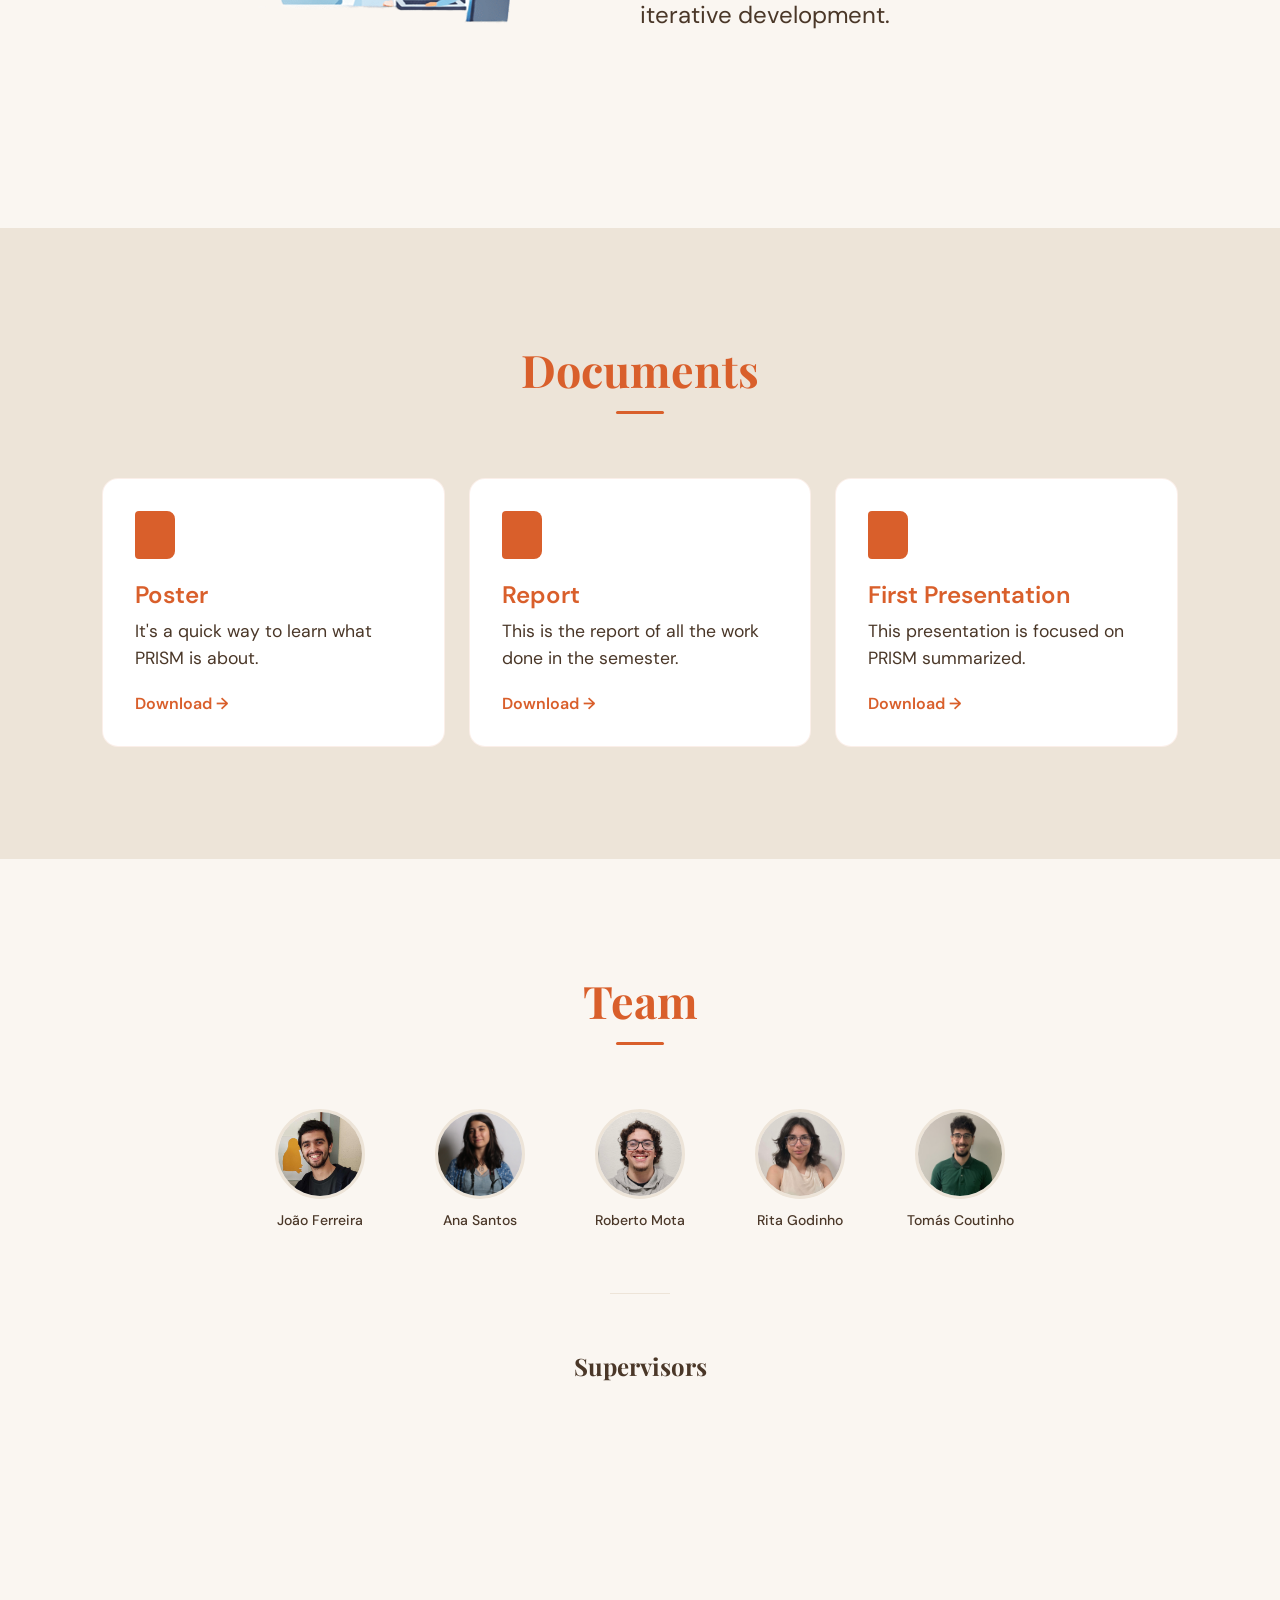
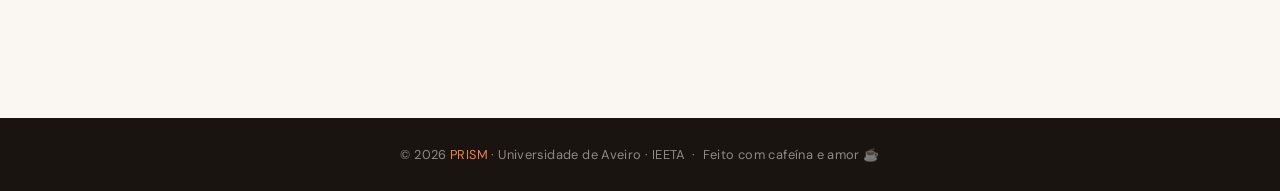
==== commit e65c9ffd: "Adição de links" ====
--- a/index.html
+++ b/index.html
@@ -23,7 +23,7 @@
 <!-- HERO -->
 <section id="hero">
   <div class="hero-image">
-    <img src="https://images.unsplash.com/photo-1600585154340-be6161a56a0c?w=900&q=80" alt="Smart home" />
+    <img src="/public/images/casa.jpg" alt="Smart home" />
   </div>
   <div class="hero-content">
     <p class="hero-subtitle-small">Flexible and Modular Infrastructure for a Connected Smart Home for Health</p>
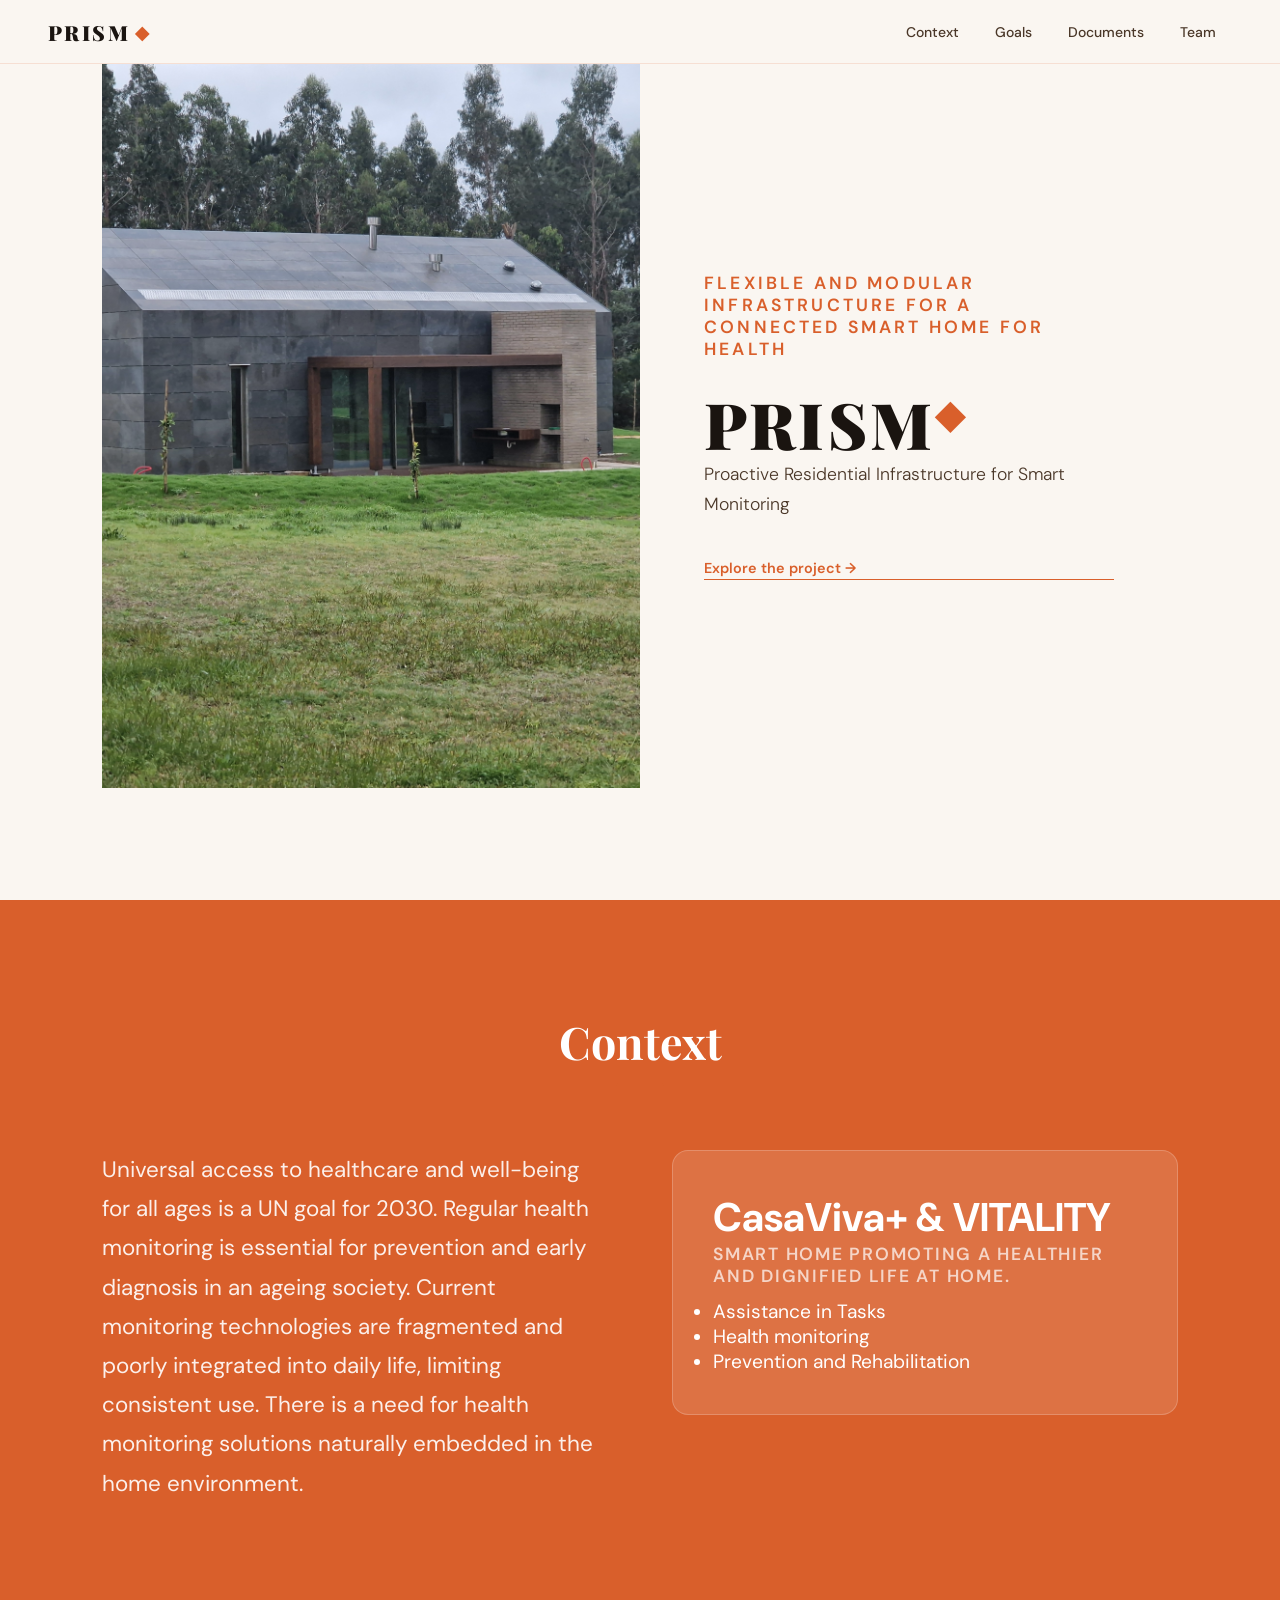
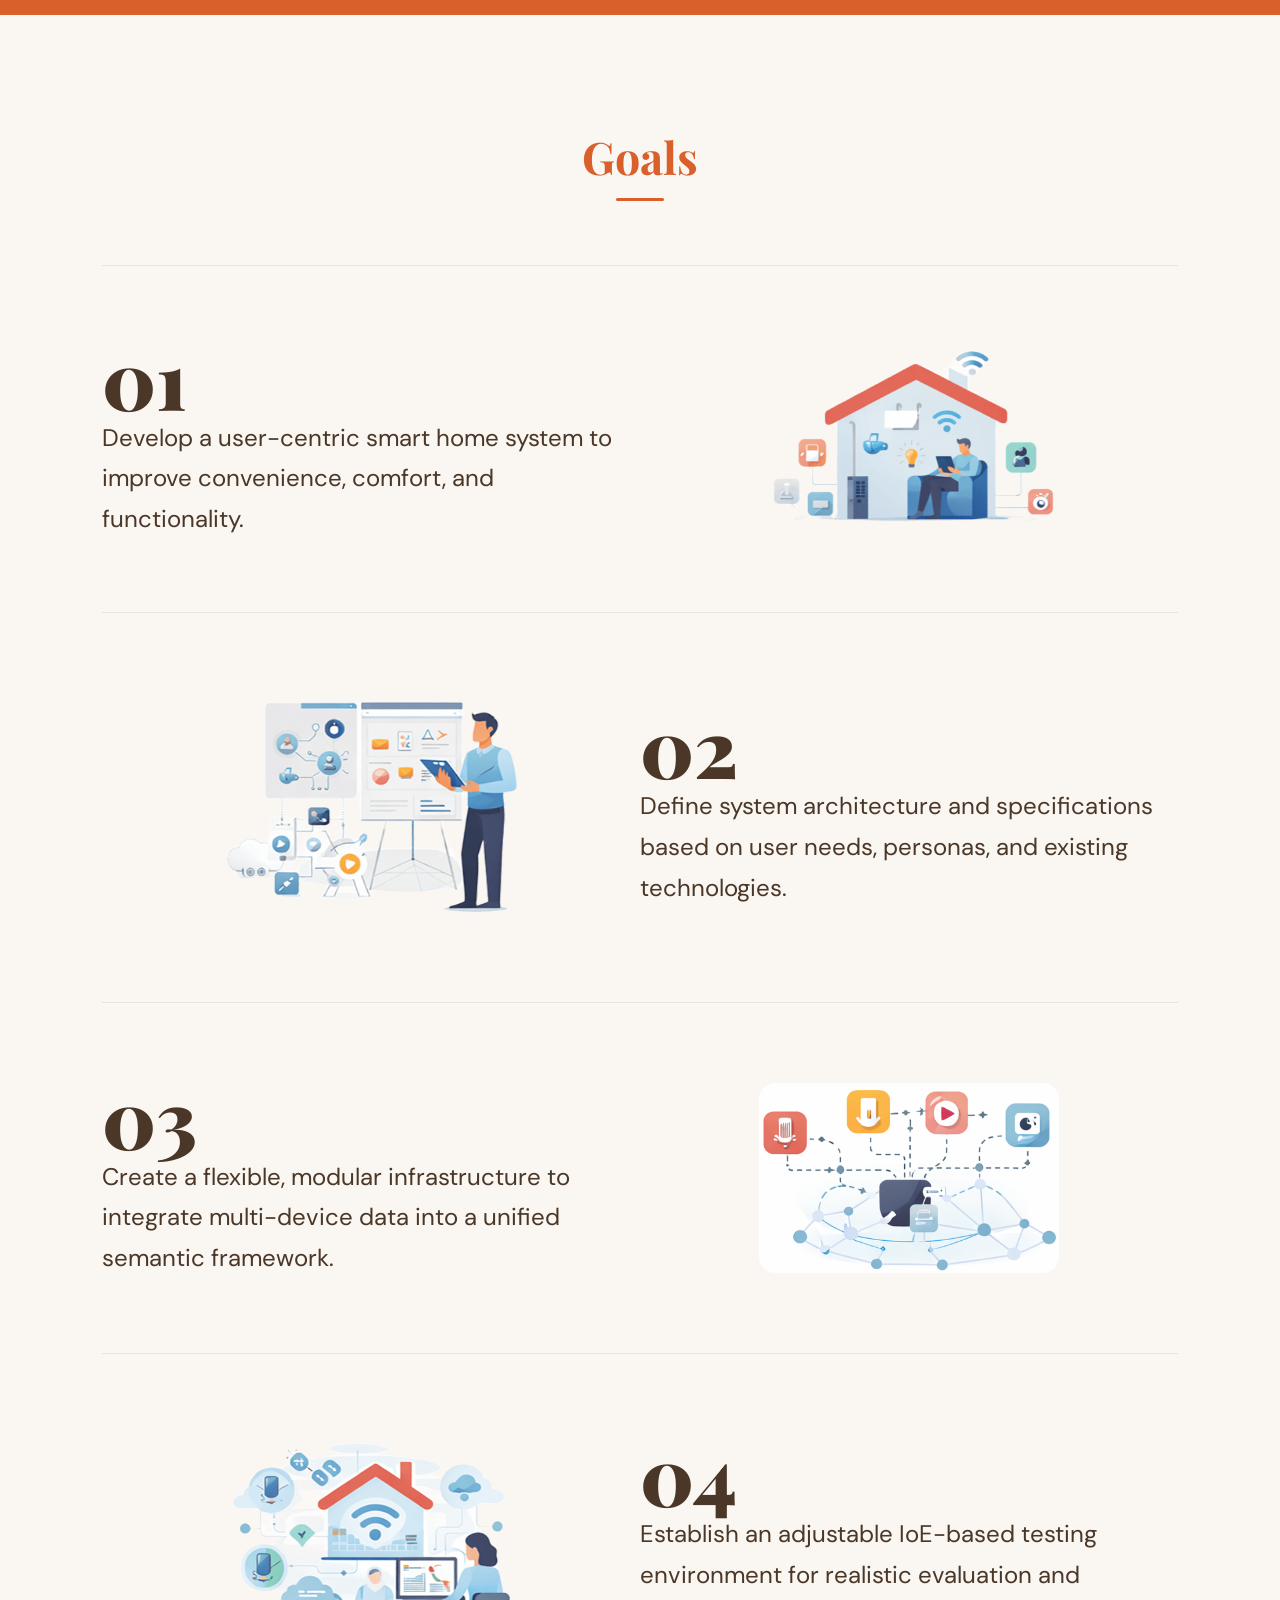
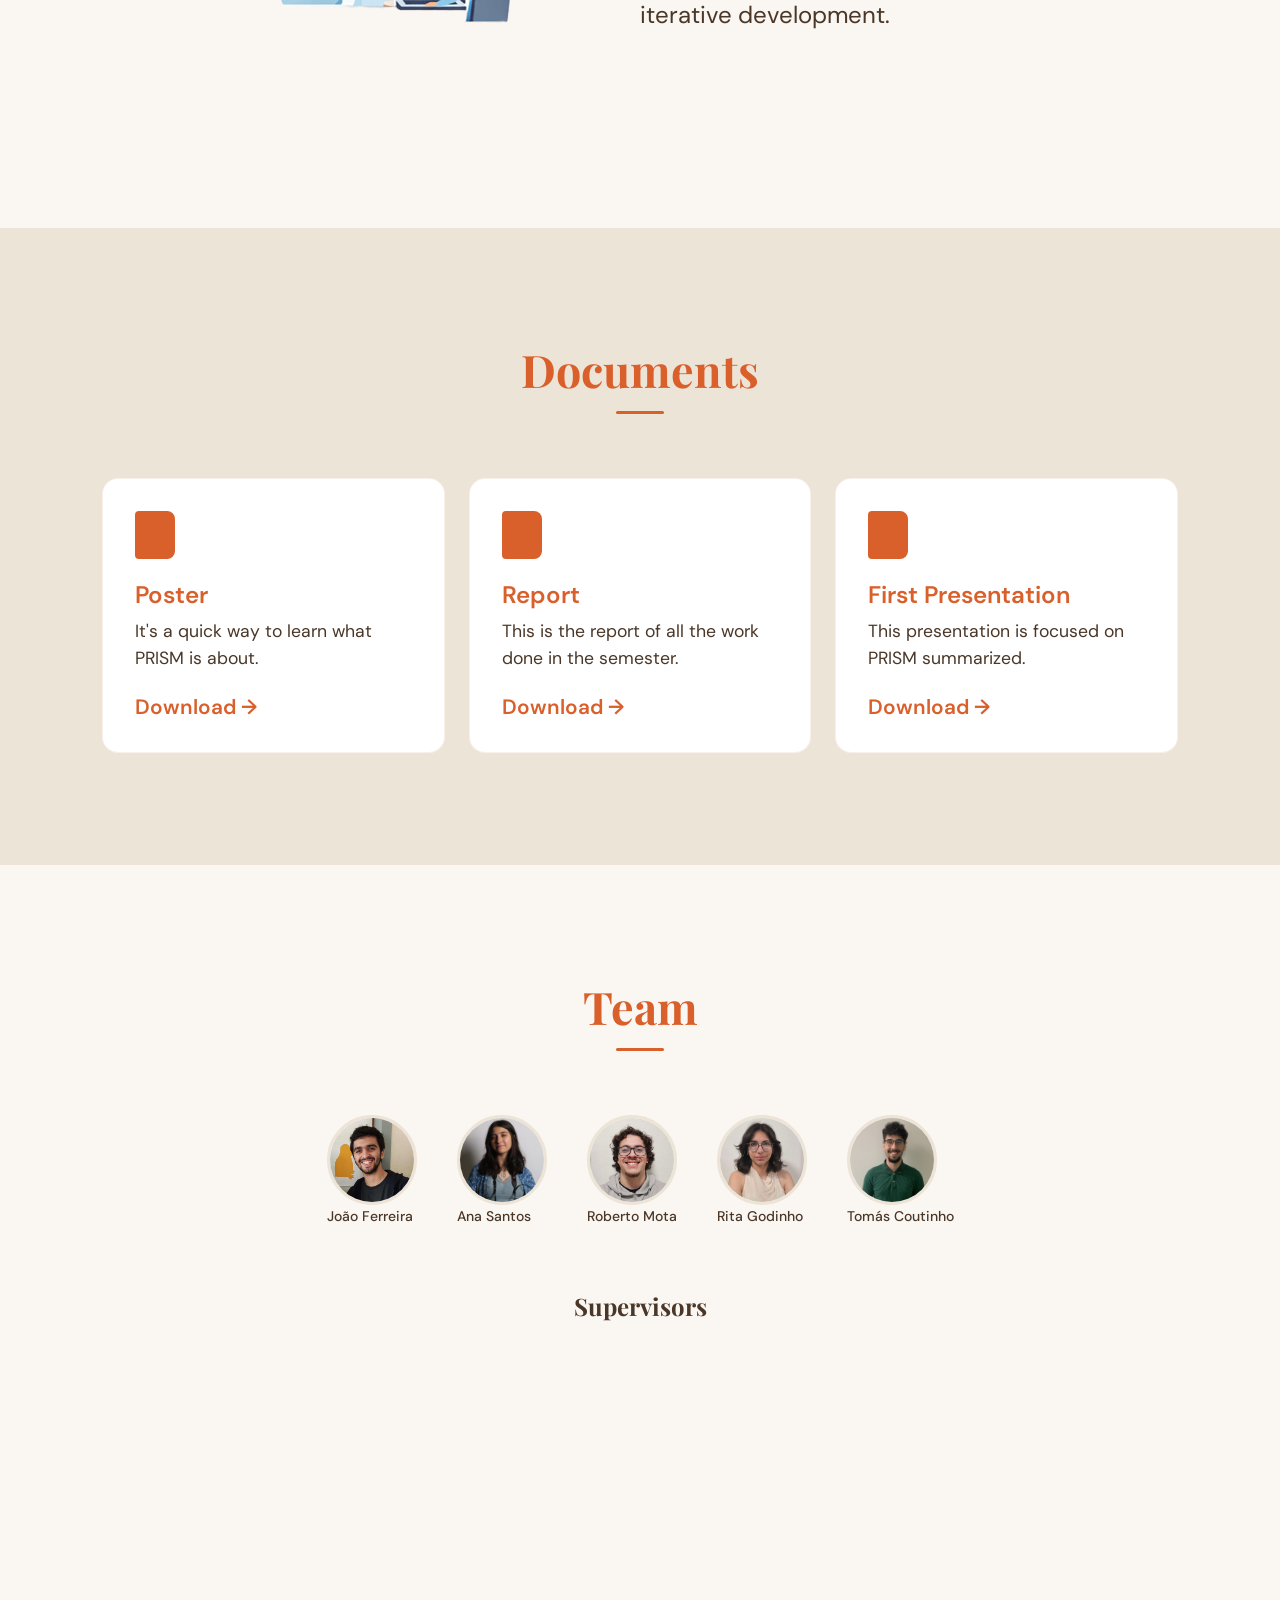
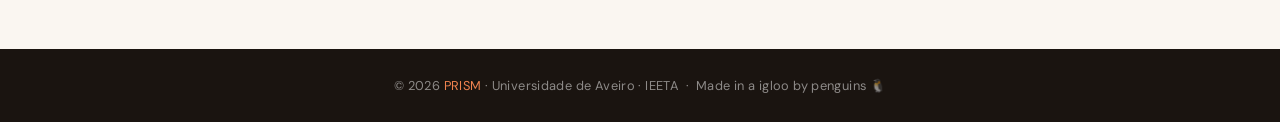
==== commit daa03cd7: "Update" ====
--- a/index.html
+++ b/index.html
@@ -123,26 +123,21 @@
       <div class="doc-icon"></div>
       <h3>First Presentation</h3>
       <p>This presentation is focused on PRISM summarized.</p>
-      <a href="#" class="doc-download">Download →</a>
+      <a href="public/apresentation/M1.pdf" class="doc-download" download>Download →</a>
     </div>
-
-  </div>
 </section>
 
 <!-- TEAM -->
 <section id="team">
   <h2 class="section-title">Team</h2>
-
   <div class="team-grid reveal" id="team-members"></div>
-
-  <div class="supervisors-divider"></div>
   <p class="team-group-title">Supervisors</p>
   <div class="team-grid reveal" id="supervisors"></div>
 </section>
 
 <!-- FOOTER -->
 <footer>
-  © 2026 <span>PRISM</span> · Universidade de Aveiro · IEETA &nbsp;·&nbsp; Feito com cafeína e amor ☕
+  © 2026 <span>PRISM</span> · Universidade de Aveiro · IEETA &nbsp;·&nbsp; Made in a igloo by penguins 🐧
 </footer>
 
 <script src="script.js"></script>
--- a/style.css
+++ b/style.css
@@ -260,7 +260,7 @@
   transition: filter 0.3s, transform 0.3s;
 }
 
-/* ── DOCUMENTS ── */
+/* DOCUMENTS */
 #documents { background: var(--soft); }
 
 .docs-grid {
@@ -309,7 +309,7 @@
   display: inline-flex;
   align-items: center;
   gap: 0.35rem;
-  font-size: 1rem;
+  font-size: 1.3rem;
   font-weight: 600;
   color: var(--orange);
   text-decoration: none;
@@ -318,7 +318,7 @@
 
 .doc-download:hover { gap: 0.65rem; }
 
-/* ── TEAM ── */
+/* TEAM */
 #team { background: var(--cream); }
 
 .team-group-title {
@@ -336,14 +336,6 @@
   justify-content: center;
   gap: 2.5rem;
   margin-bottom: 4rem;
-}
-
-.team-member {
-  display: flex;
-  flex-direction: column;
-  align-items: center;
-  gap: 0.75rem;
-  width: 120px;
 }
 
 .avatar-wrap {
@@ -410,14 +402,7 @@
   text-align: center;
 }
 
-.supervisors-divider {
-  width: 60px;
-  height: 1px;
-  background: var(--soft);
-  margin: 1rem auto 3.5rem;
-}
-
-/* ── FOOTER ── */
+/* FOOTER */
 footer {
   background: var(--dark);
   color: rgba(255,255,255,0.5);
@@ -429,7 +414,7 @@
 
 footer span { color: var(--orange-light); }
 
-/* ── SCROLL ANIMATIONS ── */
+/* SCROLL ANIMATIONS */
 .reveal {
   opacity: 0;
   transform: translateY(28px);
@@ -439,18 +424,4 @@
 .reveal.visible {
   opacity: 1;
   transform: none;
-}
-
-/* ── RESPONSIVE ── */
-@media (max-width: 900px) {
-  #hero { grid-template-columns: 1fr; }
-  .hero-image { height: 45vh; }
-  .context-grid { grid-template-columns: 1fr; }
-  .goal-item,
-  .goal-item.reverse { grid-template-columns: 1fr; }
-  .goal-item.reverse .goal-text,
-  .goal-item.reverse .goal-visual { order: unset; }
-  .docs-grid { grid-template-columns: 1fr; }
-  nav { padding: 0 1.5rem; }
-  section { padding: 5rem 6vw; }
-}
+}
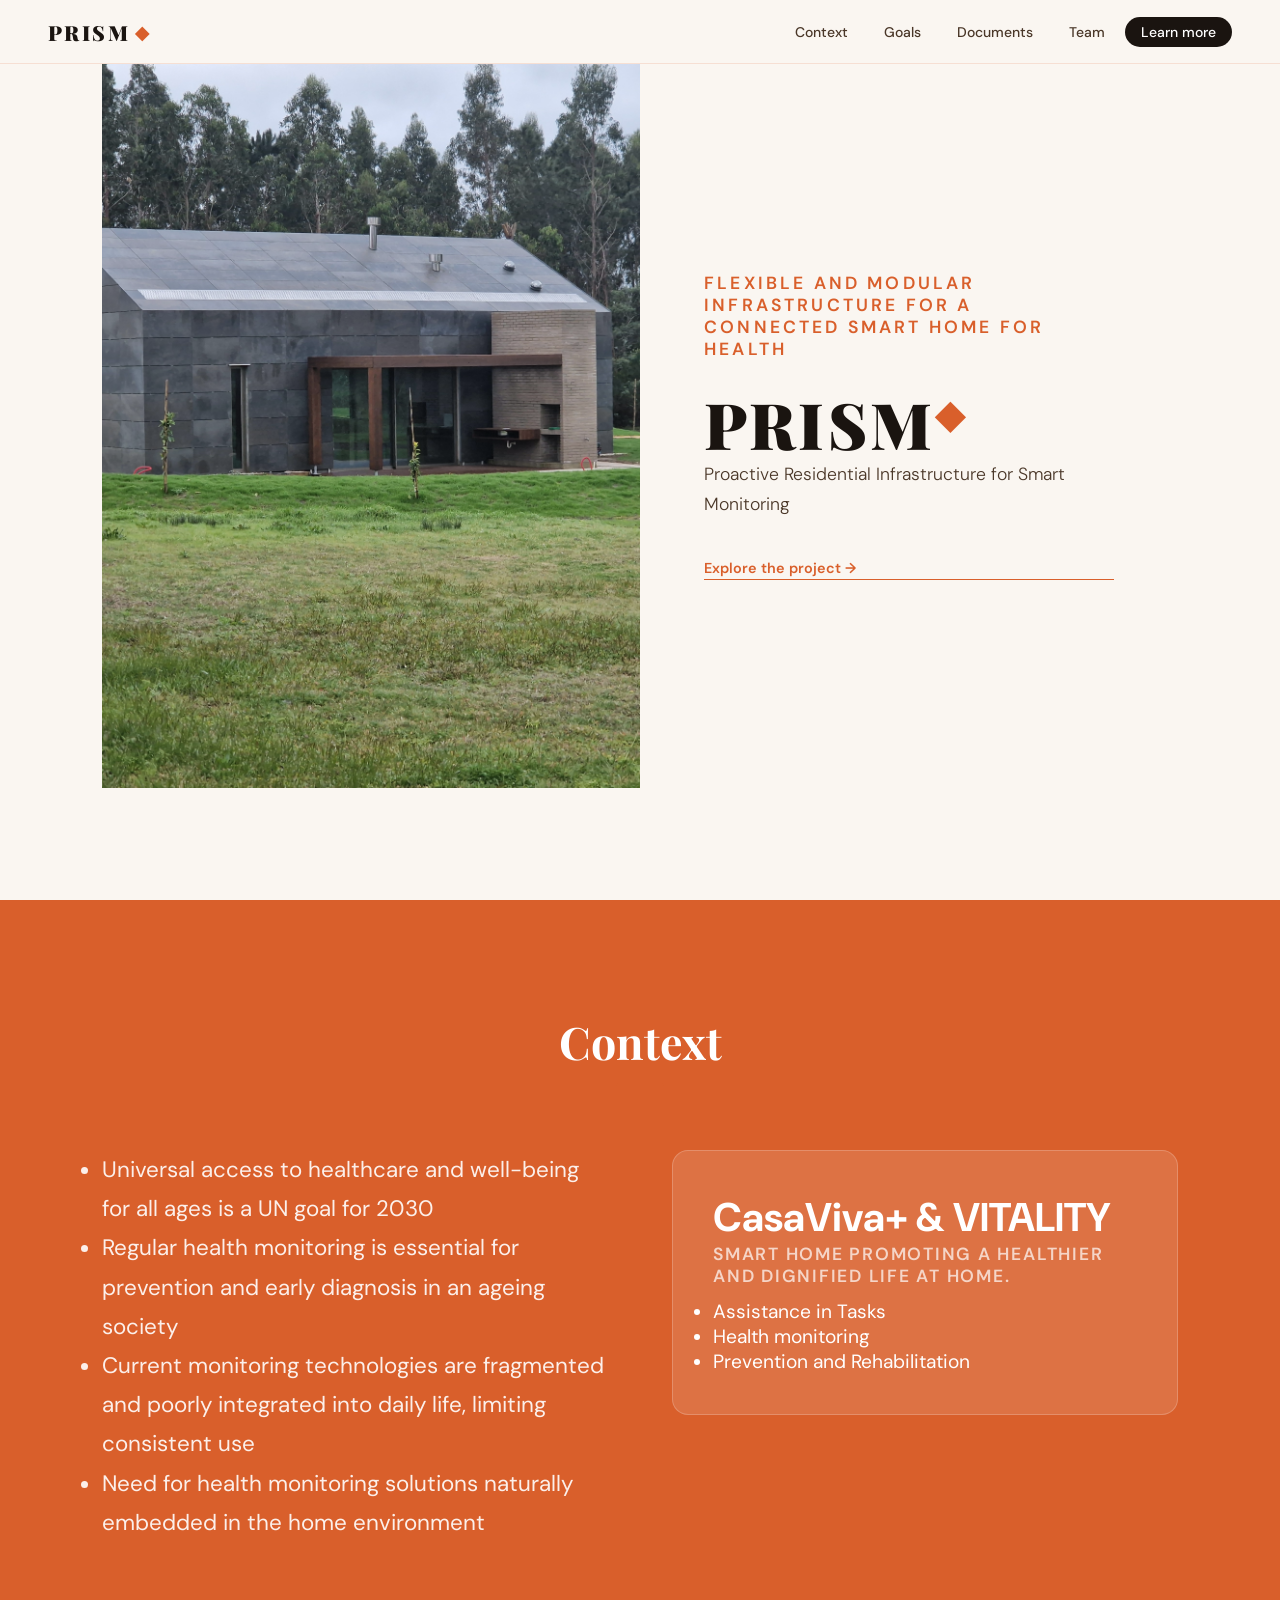
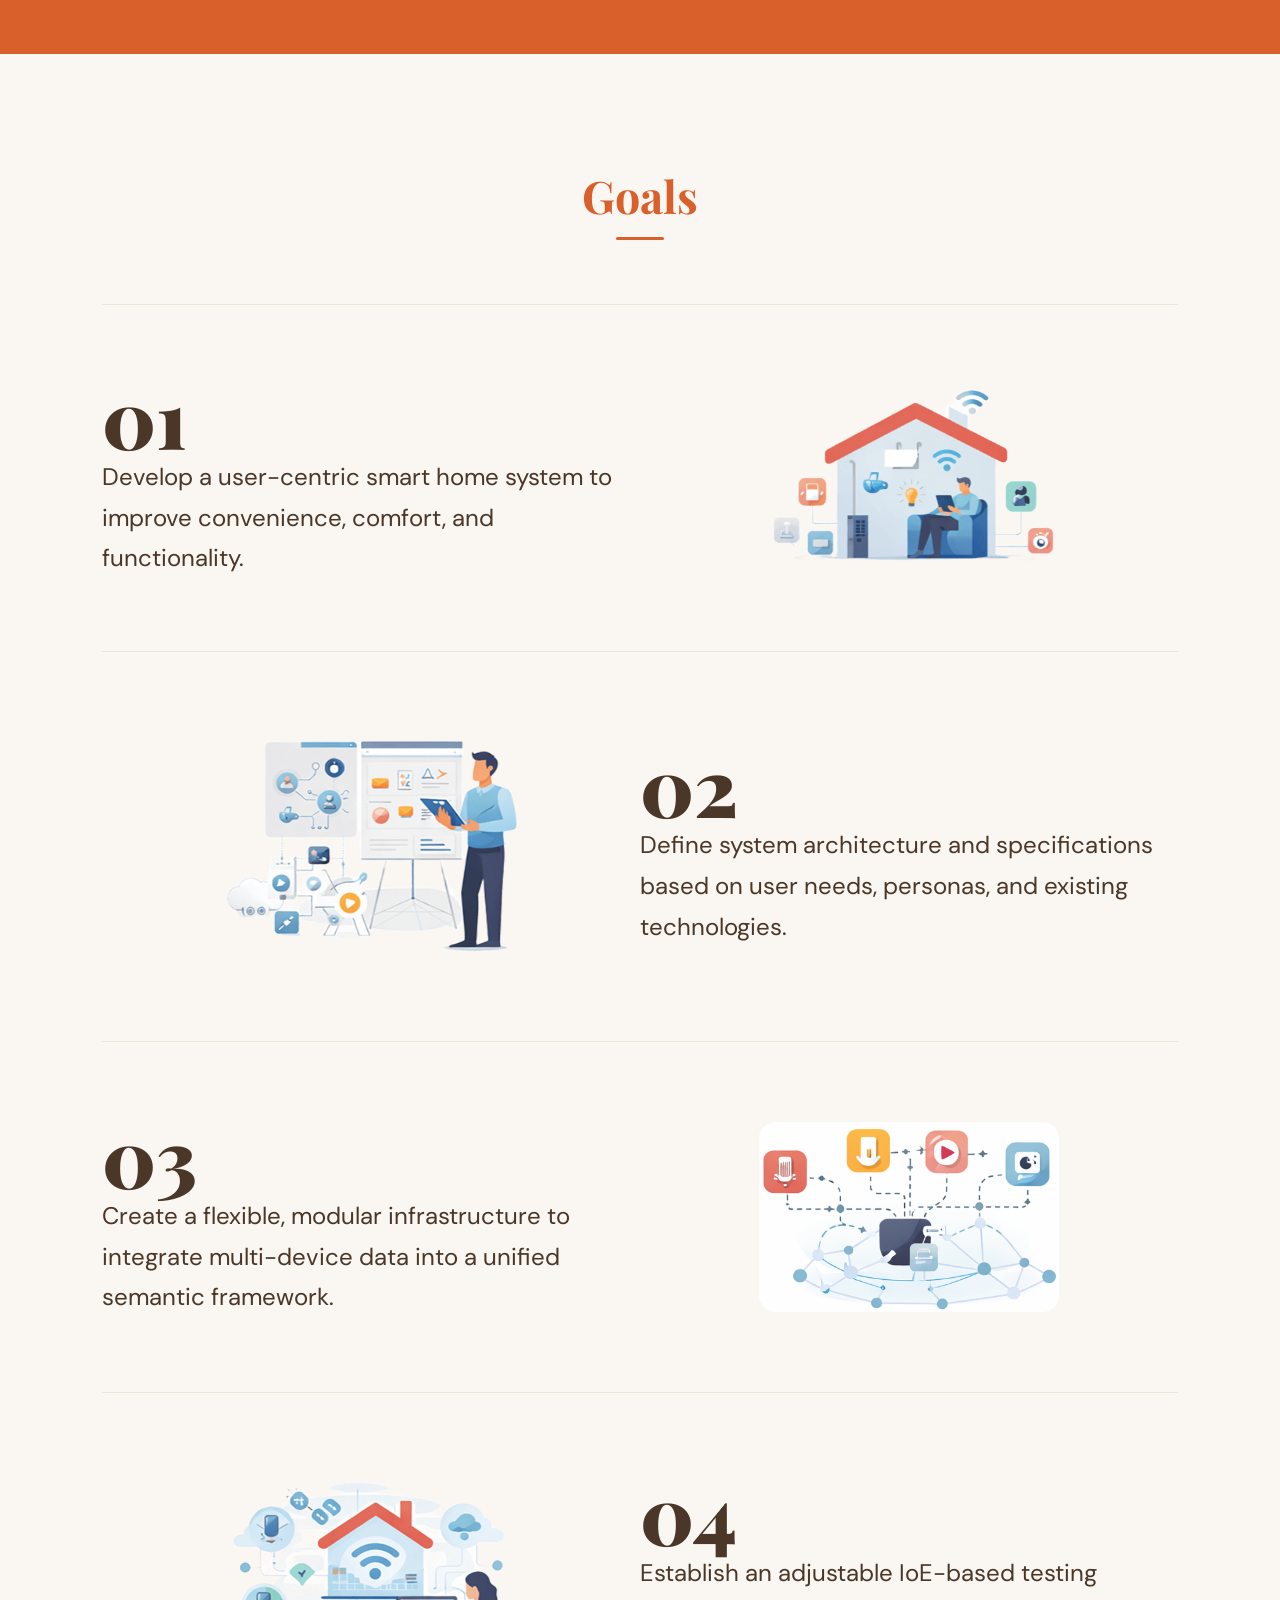
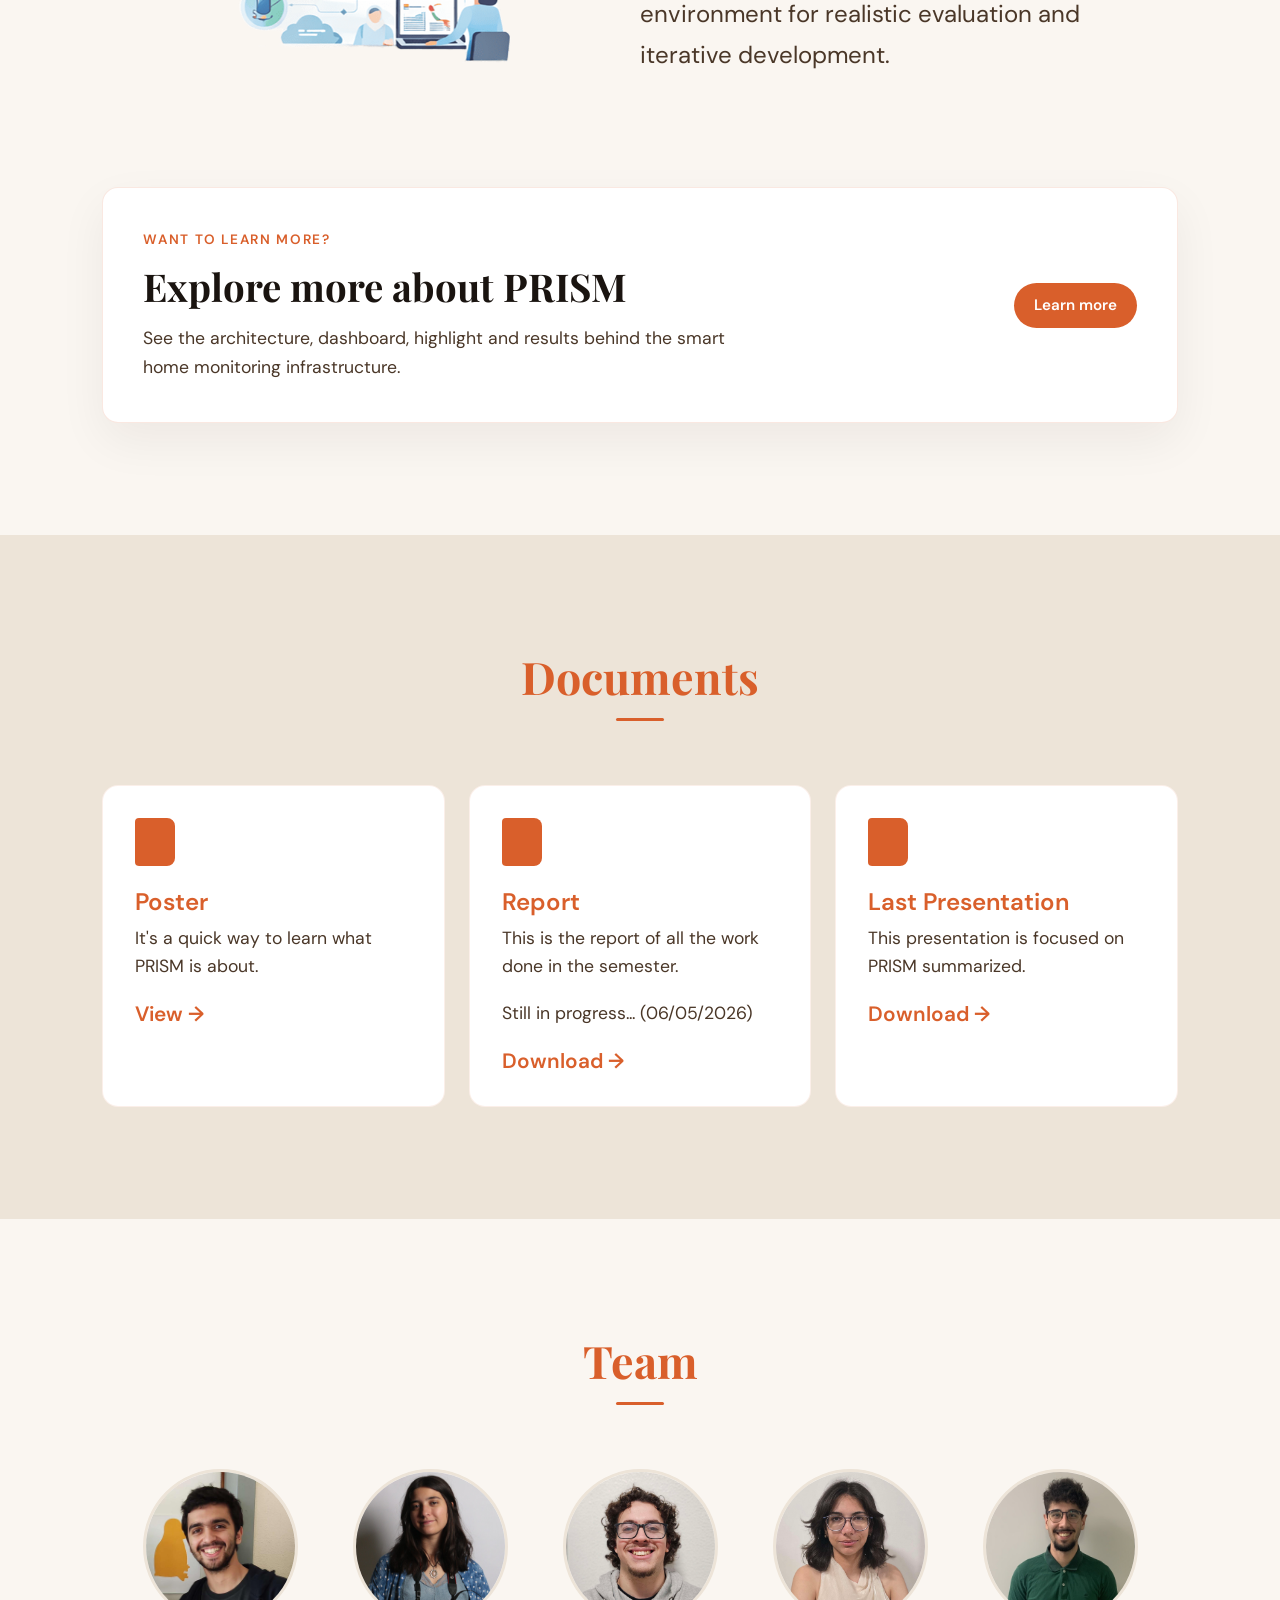
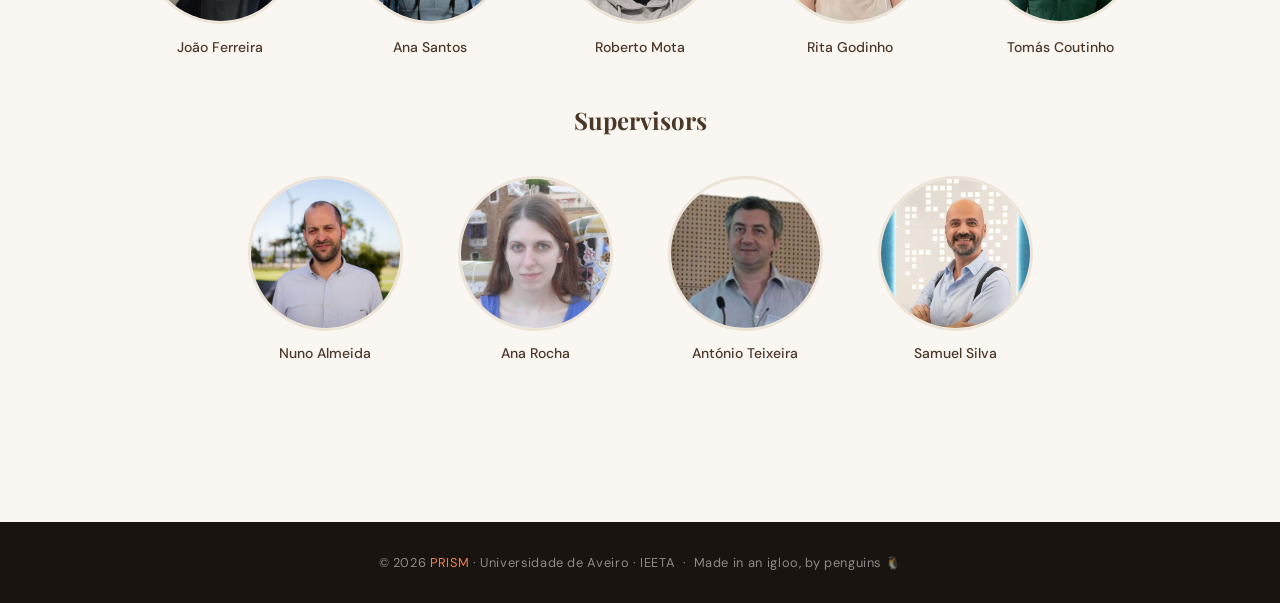
==== commit d65cbf60: "o joao n tinha permissao para o push" ====
--- a/index.html
+++ b/index.html
@@ -17,6 +17,7 @@
     <li><a href="#goals">Goals</a></li>
     <li><a href="#documents">Documents</a></li>
     <li><a href="#team">Team</a></li>
+    <li><a href="projeto.html" class="nav-cta">Learn more</a></li>
   </ul>
 </nav>
 
@@ -38,7 +39,12 @@
   <h2 class="section-title">Context</h2>
   <div class="context-grid reveal">
     <div class="context-main">
-      <p>Universal access to healthcare and well-being for all ages is a UN goal for 2030. Regular health monitoring is essential for prevention and early diagnosis in an ageing society. Current monitoring technologies are fragmented and poorly integrated into daily life, limiting consistent use. There is a need for health monitoring solutions naturally embedded in the home environment.</p>
+      <ul>
+        <li>Universal access to healthcare and well-being for all ages is a UN goal for 2030</li>
+        <li>Regular health monitoring is essential for prevention and early diagnosis in an ageing society</li>
+        <li>Current monitoring technologies are fragmented and poorly integrated into daily life, limiting consistent use</li>
+        <li>Need for health monitoring solutions naturally embedded in the home environment</li>
+      </ul>
     </div>
     <div class="context-side">
       <p class="casa-viva" >CasaViva+ & VITALITY</p>
@@ -97,6 +103,15 @@
       </div>
     </div>
 
+    <div class="goals-more reveal">
+      <div>
+        <span class="goals-more-label">Want to learn more?</span>
+        <h3>Explore more about PRISM </h3>
+        <p>See the architecture, dashboard, highlight and results behind the smart home monitoring infrastructure.</p>
+      </div>
+      <a href="projeto.html" class="goals-more-link">Learn more</a>
+    </div>
+
   </div>
 </section>
 
@@ -109,21 +124,22 @@
       <div class="doc-icon"></div>
       <h3>Poster</h3>
       <p>It's a quick way to learn what PRISM is about.</p>
-      <a href="#" class="doc-download">Download →</a>
+      <a href="https://www.calameo.com/read/007105660454596d47a48" class="doc-download">View →</a>
     </div>
 
     <div class="doc-card">
       <div class="doc-icon"></div>
       <h3>Report</h3>
       <p>This is the report of all the work done in the semester.</p>
-      <a href="#" class="doc-download">Download →</a>
+      <p>Still in progress... (06/05/2026)</p>
+      <a href="public/doc/Report.pdf" class="doc-download">Download →</a>
     </div>
 
     <div class="doc-card">
       <div class="doc-icon"></div>
-      <h3>First Presentation</h3>
+      <h3>Last Presentation</h3>
       <p>This presentation is focused on PRISM summarized.</p>
-      <a href="public/apresentation/M1.pdf" class="doc-download" download>Download →</a>
+      <a href="public/doc/Final.pdf" class="doc-download" download>Download →</a>
     </div>
 </section>
 
@@ -137,7 +153,7 @@
 
 <!-- FOOTER -->
 <footer>
-  © 2026 <span>PRISM</span> · Universidade de Aveiro · IEETA &nbsp;·&nbsp; Made in a igloo by penguins 🐧
+  © 2026 <span>PRISM</span> · Universidade de Aveiro · IEETA &nbsp;·&nbsp; Made in an igloo, by penguins 🐧
 </footer>
 
 <script src="script.js"></script>
--- a/style.css
+++ b/style.css
@@ -20,7 +20,7 @@
   overflow-x: hidden;
 }
 
-/* ── NAV ── */
+/* NAV */
 nav {
   position: fixed;
   top: 0; left: 0; right: 0;
@@ -71,7 +71,18 @@
   color: var(--white);
 }
 
-/* ── HERO ── */
+.nav-links a.nav-cta {
+  background: var(--dark);
+  color: var(--white);
+}
+
+.nav-links a.nav-cta:hover,
+.nav-links a.nav-cta.active {
+  background: var(--orange);
+  color: var(--white);
+}
+
+/* HERO */
 #hero {
   min-height: 100vh;
   display: grid;
@@ -149,7 +160,7 @@
 
 .hero-cta:hover { gap: 1rem; }
 
-/* ── SECTION BASE ── */
+/* SECTION BASE */
 section {
   padding: 7rem 8vw;
 }
@@ -174,7 +185,7 @@
   border-radius: 2px;
 }
 
-/* ── CONTEXT ── */
+/* CONTEXT */
 #context {
   background: var(--orange);
   color: var(--white);
@@ -218,7 +229,7 @@
 
 }
 
-/* ── GOALS ── */
+/* GOALS */
 #goals { background: var(--cream); }
 
 .goal-item {
@@ -258,6 +269,83 @@
   max-width: 300px;
   border-radius: 1rem;
   transition: filter 0.3s, transform 0.3s;
+}
+
+.goals-more {
+  display: flex;
+  align-items: center;
+  justify-content: space-between;
+  gap: 2rem;
+  margin-top: 2rem;
+  padding: 2.5rem;
+  background: var(--white);
+  border: 1px solid rgba(217,95,43,0.14);
+  border-radius: 1rem;
+  box-shadow: 0 18px 48px rgba(26,20,16,0.06);
+}
+
+.goals-more-label {
+  display: inline-block;
+  margin-bottom: 0.75rem;
+  color: var(--orange);
+  font-size: 0.85rem;
+  font-weight: 600;
+  letter-spacing: 0.12em;
+  text-transform: uppercase;
+}
+
+.goals-more h3 {
+  font-family: 'Playfair Display', serif;
+  font-size: clamp(1.8rem, 3vw, 2.5rem);
+  color: var(--dark);
+  margin-bottom: 0.75rem;
+}
+
+.goals-more p {
+  max-width: 620px;
+  color: var(--mid);
+  font-size: 1.1rem;
+  line-height: 1.65;
+}
+
+.goals-more-link {
+  flex: 0 0 auto;
+  display: inline-flex;
+  align-items: center;
+  gap: 0.4rem;
+  padding: 0.8rem 1.25rem;
+  border-radius: 2rem;
+  background: var(--orange);
+  color: var(--white);
+  font-size: 0.95rem;
+  font-weight: 600;
+  text-decoration: none;
+  transition: gap 0.2s, background 0.2s;
+}
+
+.goals-more-link:hover {
+  gap: 0.8rem;
+  background: var(--orange-dark);
+}
+
+@media (max-width: 760px) {
+  .goals-more {
+    align-items: flex-start;
+    flex-direction: column;
+  }
+
+  .team-grid > div {
+    width: 120px;
+  }
+
+  .avatar-wrap {
+    width: 100px;
+    height: 100px;
+  }
+
+  .team-grid {
+    gap: 1.5rem;
+  }
 }
 
 /* DOCUMENTS */
@@ -335,13 +423,21 @@
   flex-wrap: wrap;
   justify-content: center;
   gap: 2.5rem;
-  margin-bottom: 4rem;
+  margin-bottom: 3rem;
+}
+
+.team-grid > div {
+  display: flex;
+  flex-direction: column;
+  align-items: center;
+  gap: 0.85rem;
+  width: 170px;
 }
 
 .avatar-wrap {
   position: relative;
-  width: 90px;
-  height: 90px;
+  width: 155px;
+  height: 155px;
 }
 
 .avatar-wrap img {
@@ -395,11 +491,166 @@
   fill: white;
 }
 
+.social-icon-image {
+  width: 16px;
+  height: 16px;
+  object-fit: contain;
+}
+
 .member-name {
   font-size: 0.875rem;
   font-weight: 500;
   color: var(--mid);
   text-align: center;
+  width: 100%;
+}
+
+/* PROJECT PAGE */
+.project-copy {
+  max-width: 900px;
+  margin: 0 auto;
+  font-size: 1.2rem;
+  line-height: 1.8;
+  color: var(--mid);
+  text-align: left;
+}
+
+#arquitetura,
+#highlight,
+#visao-geral {
+  background: var(--cream);
+}
+
+.architecture-visual {
+  margin: 5rem -8vw -7rem;
+  padding: 5rem 8vw;
+  background: #E8732A;
+}
+
+.architecture-frame {
+  position: relative;
+  max-width: 1000px;
+  margin: 0 auto;
+}
+
+.architecture-frame img,
+.dashboard-image {
+  display: block;
+  width: 100%;
+}
+
+.architecture-hotspot {
+  position: absolute;
+  width: 44px;
+  height: 44px;
+  border: 2px solid var(--white);
+  border-radius: 50%;
+  background: var(--orange);
+  color: var(--white);
+  font-size: 1.7rem;
+  line-height: 1;
+  cursor: pointer;
+  transform: translate(-50%, -50%);
+  box-shadow: 0 10px 24px rgba(26,20,16,0.28);
+  transition: transform 0.2s, background 0.2s;
+}
+
+.architecture-hotspot:hover {
+  background: var(--orange-dark);
+  transform: translate(-50%, -50%) scale(1.08);
+}
+
+#dashboard {
+  background: var(--white);
+}
+
+.dashboard-image {
+  max-width: 900px;
+  margin: 0 auto 2rem;
+  border-radius: 1rem;
+  border: 1px solid rgba(217,95,43,0.12);
+  box-shadow: 0 18px 48px rgba(26,20,16,0.08);
+}
+
+#resultados {
+  background: var(--soft);
+}
+
+.results-list {
+  max-width: 900px;
+  margin: 2.5rem auto 0;
+  font-size: 1.2rem;
+  line-height: 1.75;
+  color: var(--mid);
+}
+
+.results-list li {
+  margin-bottom: 0.85rem;
+}
+
+.result-description {
+  font-size: 0.95rem;
+  color: var(--mid);
+  margin-top: 0.5rem;
+  margin-bottom: 1.5rem;
+  line-height: 1.6;
+  opacity: 0.9;
+}
+
+.paragraph-spacer {
+  height: 2rem;
+}
+
+.modal-overlay {
+  position: fixed;
+  inset: 0;
+  z-index: 200;
+  display: none;
+  align-items: center;
+  justify-content: center;
+  padding: 2rem;
+  background: rgba(26,20,16,0.62);
+}
+
+.modal-overlay.is-open {
+  display: flex;
+}
+
+.modal-box {
+  position: relative;
+  width: min(540px, 100%);
+  background: var(--white);
+  border-radius: 1rem;
+  padding: 2.5rem;
+  box-shadow: 0 24px 60px rgba(26,20,16,0.28);
+}
+
+.modal-box h3 {
+  font-family: 'Playfair Display', serif;
+  font-size: 2rem;
+  color: var(--orange);
+  margin-bottom: 1rem;
+}
+
+.modal-box p {
+  font-size: 1.05rem;
+  line-height: 1.75;
+  color: var(--mid);
+}
+
+.modal-close {
+  position: absolute;
+  top: 1rem;
+  right: 1rem;
+  width: 36px;
+  height: 36px;
+  border: 0;
+  border-radius: 50%;
+  background: var(--soft);
+  color: var(--dark);
+  font-size: 1.5rem;
+  line-height: 1;
+  cursor: pointer;
 }
 
 /* FOOTER */
@@ -407,9 +658,9 @@
   background: var(--dark);
   color: rgba(255,255,255,0.5);
   text-align: center;
-  padding: 1.75rem 2rem;
+  padding: 2rem 2rem;
   font-size: 0.8rem;
-  letter-spacing: 0.03em;
+  letter-spacing: 0.05em;
 }
 
 footer span { color: var(--orange-light); }
@@ -424,4 +675,4 @@
 .reveal.visible {
   opacity: 1;
   transform: none;
-}+}
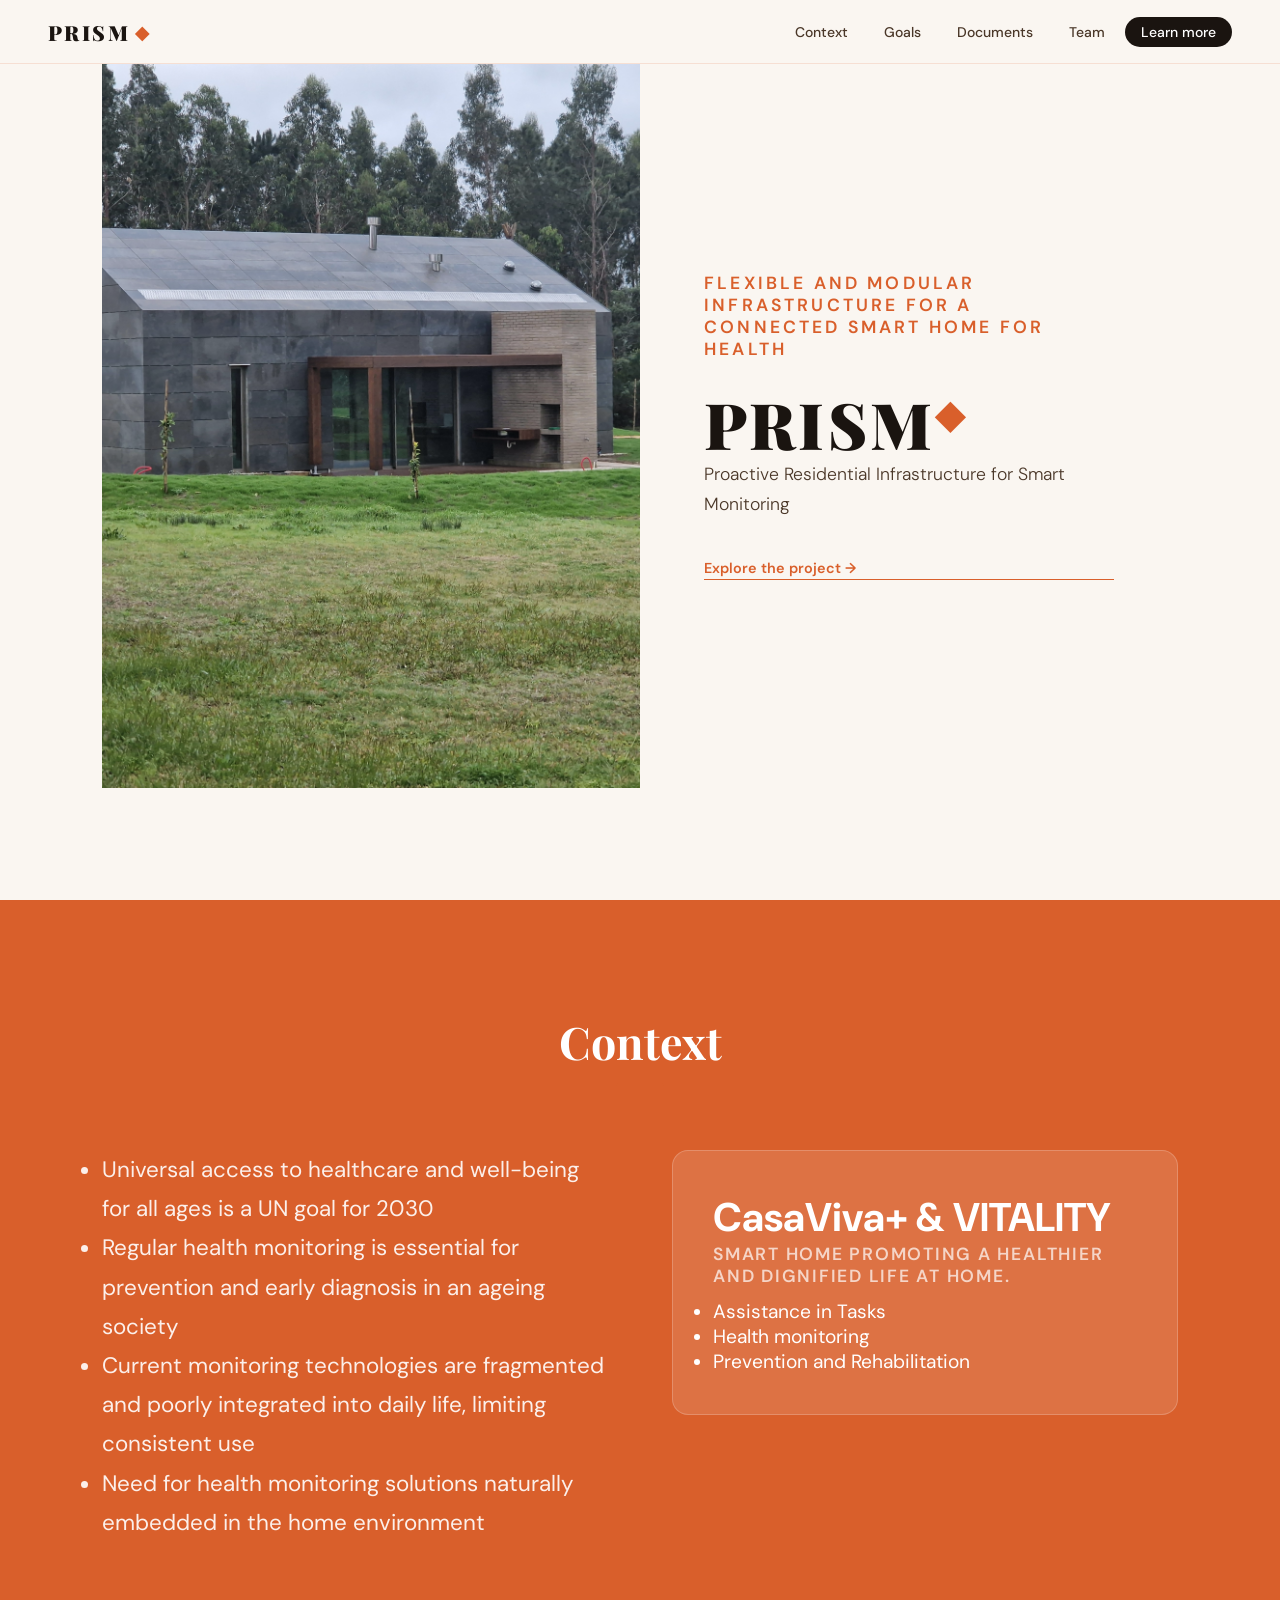
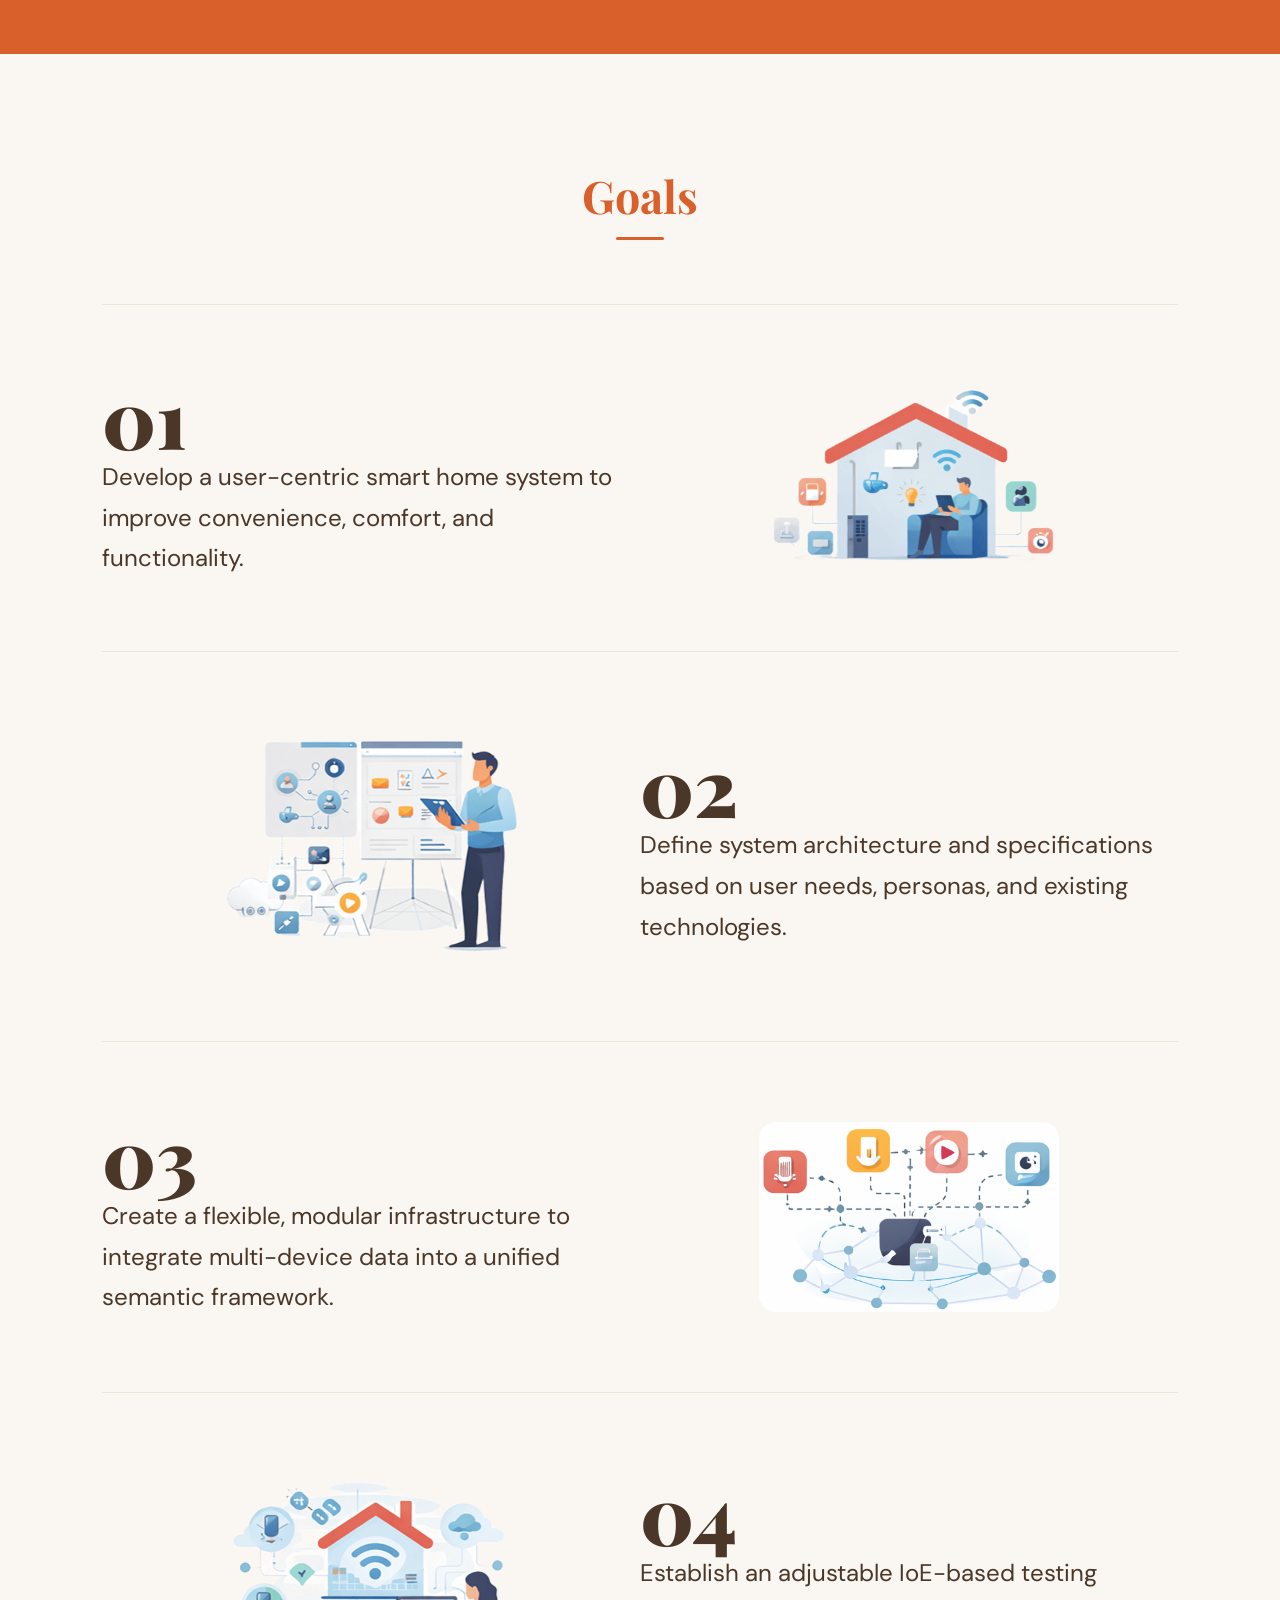
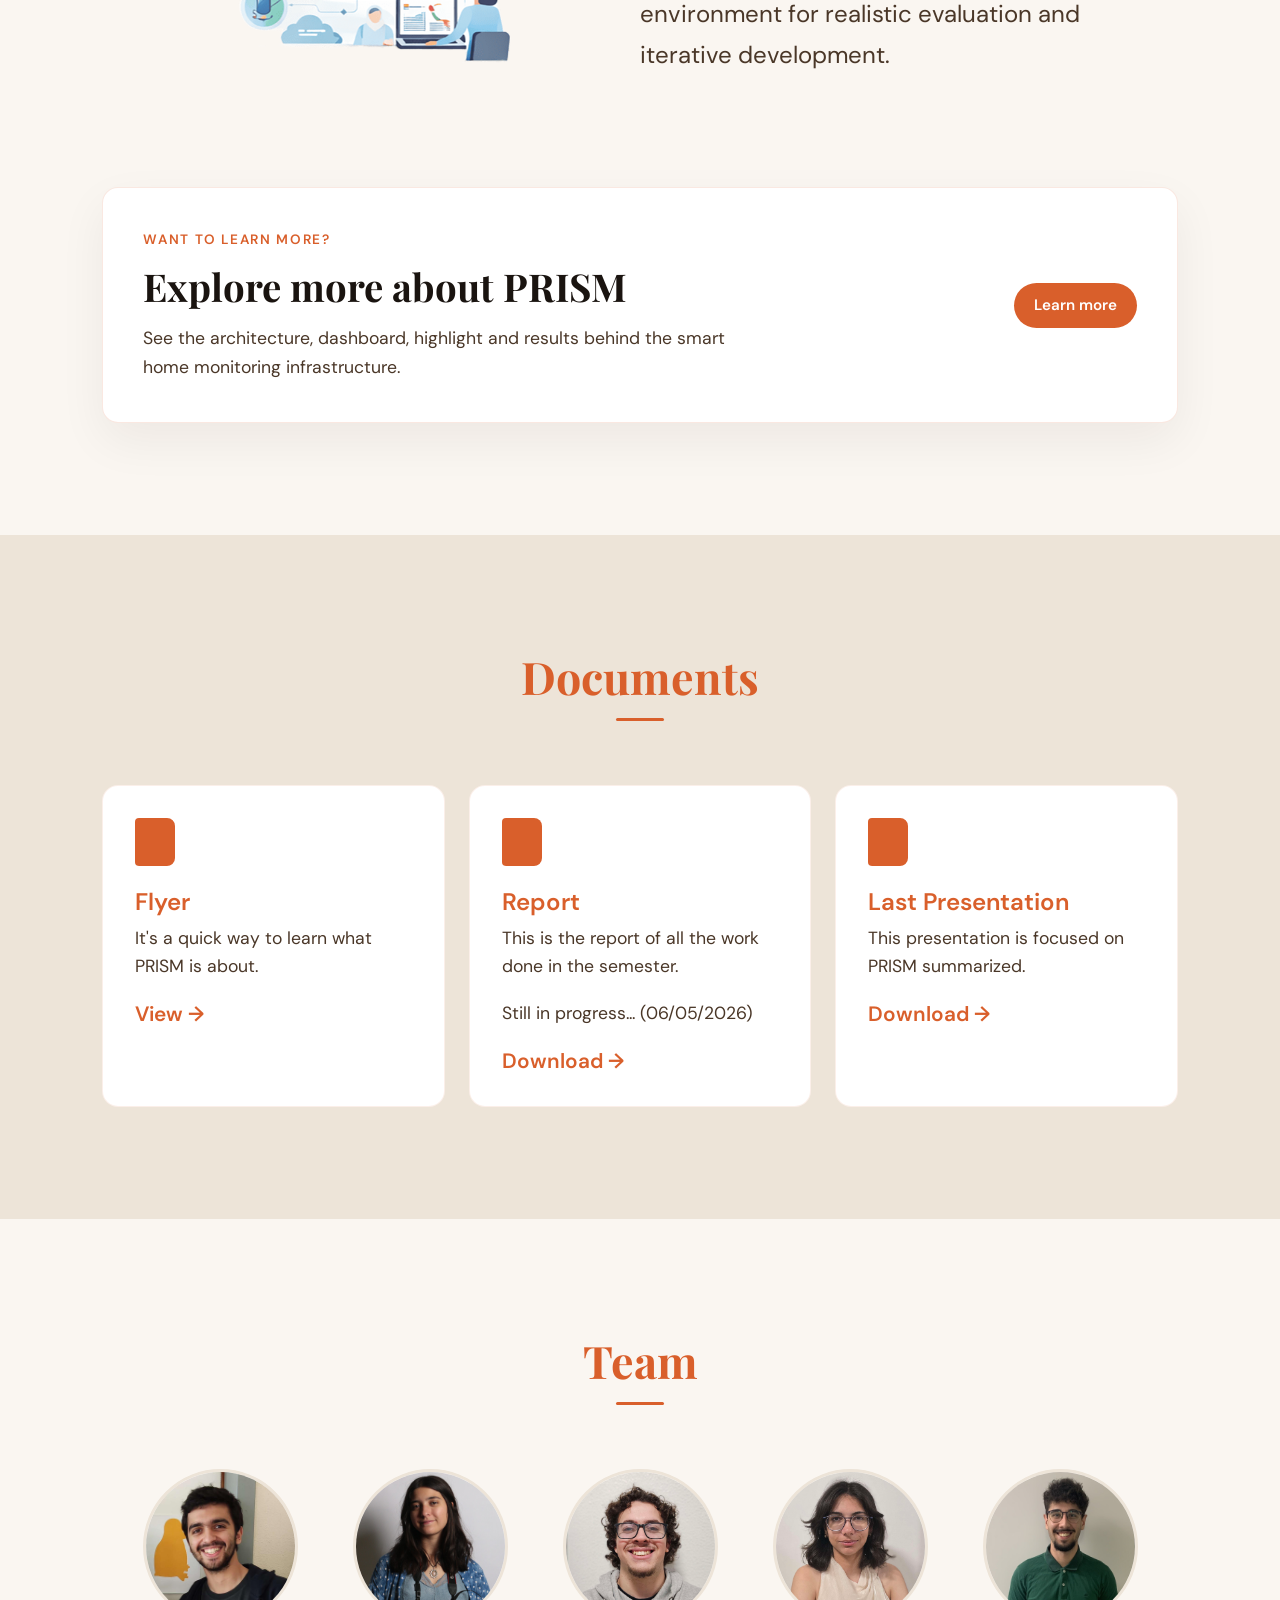
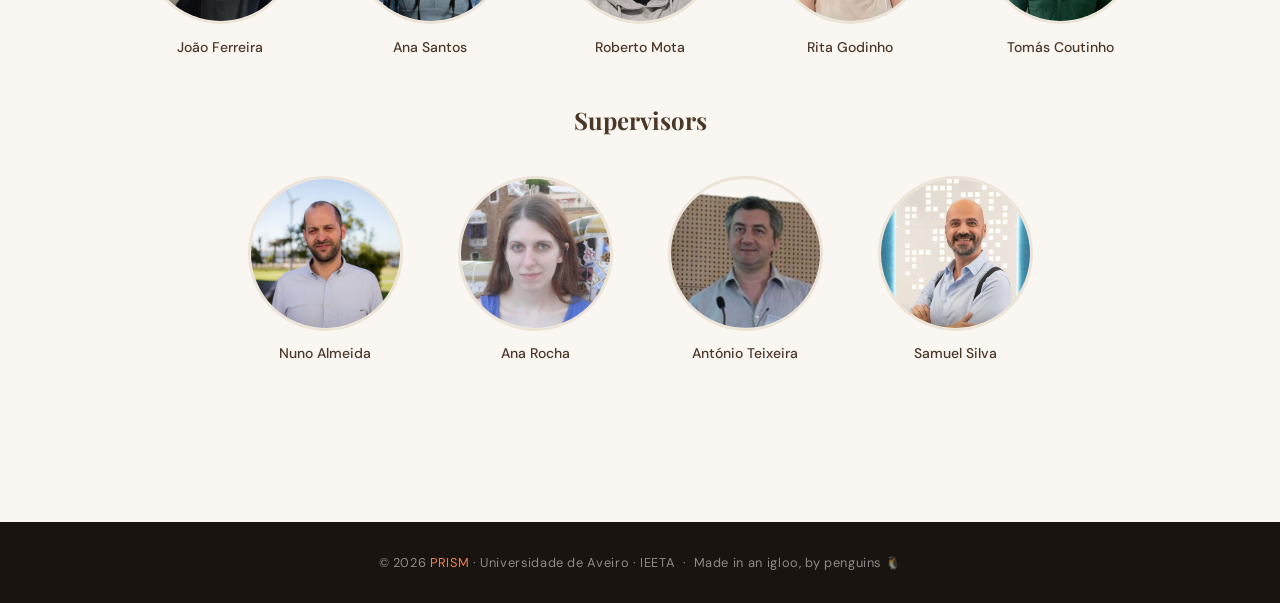
==== commit e03217a0: "more responsivo" ====
--- a/index.html
+++ b/index.html
@@ -12,6 +12,11 @@
 <!-- NAV -->
 <nav>
   <a href="#hero" class="nav-logo">PRISM <span>◆</span></a>
+  <button class="nav-toggle" type="button" aria-label="Abrir menu" aria-expanded="false">
+    <span></span>
+    <span></span>
+    <span></span>
+  </button>
   <ul class="nav-links">
     <li><a href="#context">Context</a></li>
     <li><a href="#goals">Goals</a></li>
@@ -122,7 +127,7 @@
 
     <div class="doc-card">
       <div class="doc-icon"></div>
-      <h3>Poster</h3>
+      <h3>Flyer</h3>
       <p>It's a quick way to learn what PRISM is about.</p>
       <a href="https://www.calameo.com/read/007105660454596d47a48" class="doc-download">View →</a>
     </div>
@@ -141,6 +146,7 @@
       <p>This presentation is focused on PRISM summarized.</p>
       <a href="public/doc/Final.pdf" class="doc-download" download>Download →</a>
     </div>
+  </div>
 </section>
 
 <!-- TEAM -->
--- a/style.css
+++ b/style.css
@@ -13,6 +13,8 @@
 
 html { scroll-behavior: smooth; }
 
+img { max-width: 100%; }
+
 body {
   font-family: 'DM Sans', sans-serif;
   background: var(--cream);
@@ -80,6 +82,41 @@
 .nav-links a.nav-cta.active {
   background: var(--orange);
   color: var(--white);
+}
+
+.nav-toggle {
+  display: none;
+  width: 42px;
+  height: 42px;
+  border: 0;
+  border-radius: 50%;
+  background: var(--dark);
+  cursor: pointer;
+  align-items: center;
+  justify-content: center;
+  flex-direction: column;
+  gap: 5px;
+}
+
+.nav-toggle span {
+  display: block;
+  width: 18px;
+  height: 2px;
+  background: var(--white);
+  border-radius: 2px;
+  transition: transform 0.2s, opacity 0.2s;
+}
+
+nav.menu-open .nav-toggle span:nth-child(1) {
+  transform: translateY(7px) rotate(45deg);
+}
+
+nav.menu-open .nav-toggle span:nth-child(2) {
+  opacity: 0;
+}
+
+nav.menu-open .nav-toggle span:nth-child(3) {
+  transform: translateY(-7px) rotate(-45deg);
 }
 
 /* HERO */
@@ -653,6 +690,225 @@
   cursor: pointer;
 }
 
+@media (max-width: 900px) {
+  nav {
+    padding: 0 1.25rem;
+  }
+
+  .nav-toggle {
+    display: flex;
+  }
+
+  .nav-links {
+    position: fixed;
+    top: 64px;
+    left: 0;
+    right: 0;
+    display: flex;
+    flex-direction: column;
+    gap: 0.4rem;
+    max-height: 0;
+    overflow: hidden;
+    padding: 0 1.25rem;
+    background: rgba(250,246,241,0.98);
+    border-bottom: 1px solid rgba(217,95,43,0.15);
+    box-shadow: 0 16px 30px rgba(26,20,16,0.08);
+    transition: max-height 0.25s ease, padding 0.25s ease;
+  }
+
+  nav.menu-open .nav-links {
+    max-height: 320px;
+    padding: 0.9rem 1.25rem 1.1rem;
+  }
+
+  .nav-links a {
+    display: block;
+    text-align: center;
+    padding: 0.75rem 1rem;
+  }
+
+  #hero {
+    min-height: auto;
+    grid-template-columns: 1fr;
+  }
+
+  .hero-image {
+    min-height: 44vh;
+  }
+
+  .hero-content {
+    padding: 3.5rem 7vw 4rem;
+  }
+
+  .hero-subtitle-small {
+    font-size: clamp(0.85rem, 3vw, 1rem);
+    letter-spacing: 0.14em;
+  }
+
+  section {
+    padding: 5rem 7vw;
+  }
+
+  .section-title {
+    margin-bottom: 2.5rem;
+  }
+
+  .context-grid,
+  .goal-item {
+    grid-template-columns: 1fr;
+    gap: 2rem;
+  }
+
+  .context-main,
+  .goal-text,
+  .project-copy,
+  .results-list {
+    font-size: clamp(1rem, 4vw, 1.2rem);
+  }
+
+  .context-side {
+    padding: 1.75rem;
+    font-size: 1rem;
+  }
+
+  .casa-viva {
+    font-size: clamp(1.8rem, 8vw, 2.5rem) !important;
+  }
+
+  .goal-item {
+    padding: 2.5rem 0;
+  }
+
+  .goal-item.reverse .goal-text {
+    order: 0;
+  }
+
+  .goal-number {
+    font-size: clamp(3.5rem, 18vw, 5rem);
+  }
+
+  .goal-visual {
+    padding: 0;
+  }
+
+  .docs-grid {
+    grid-template-columns: repeat(auto-fit, minmax(min(100%, 220px), 1fr));
+  }
+
+  .architecture-visual {
+    margin: 4rem -7vw -5rem;
+    padding: 3rem 7vw;
+  }
+}
+
+@media (max-width: 560px) {
+  nav {
+    height: 58px;
+    padding: 0 1rem;
+  }
+
+  .nav-logo {
+    font-size: 1.05rem;
+  }
+
+  .nav-links {
+    top: 58px;
+  }
+
+  #hero {
+    padding-top: 58px;
+  }
+
+  .hero-image {
+    min-height: 34vh;
+  }
+
+  .hero-content {
+    padding: 2.75rem 1.25rem 3.25rem;
+  }
+
+  .hero-title {
+    font-size: clamp(2.6rem, 16vw, 3.4rem);
+  }
+
+  .hero-description {
+    font-size: 1rem;
+    margin-bottom: 2rem;
+  }
+
+  section {
+    padding: 4rem 1.25rem;
+  }
+
+  .section-title {
+    font-size: clamp(1.8rem, 10vw, 2.4rem);
+  }
+
+  .context-grid {
+    gap: 1.5rem;
+  }
+
+  .context-main ul,
+  .context-side ul,
+  .results-list {
+    padding-left: 1.2rem;
+  }
+
+  .context-side,
+  .doc-card,
+  .goals-more,
+  .modal-box {
+    padding: 1.35rem;
+  }
+
+  .goals-more {
+    align-items: stretch;
+  }
+
+  .goals-more-link {
+    justify-content: center;
+    width: 100%;
+  }
+
+  .doc-download {
+    font-size: 1.05rem;
+  }
+
+  .team-grid {
+    gap: 1.25rem;
+  }
+
+  .team-grid > div {
+    width: calc(50% - 0.75rem);
+    min-width: 112px;
+  }
+
+  .avatar-wrap {
+    width: min(120px, 36vw);
+    height: min(120px, 36vw);
+  }
+
+  .architecture-visual {
+    margin: 3rem -1.25rem -4rem;
+    padding: 2.5rem 1.25rem;
+  }
+
+  .architecture-hotspot {
+    width: 34px;
+    height: 34px;
+    font-size: 1.25rem;
+  }
+
+  .modal-overlay {
+    padding: 1rem;
+  }
+
+  .modal-box h3 {
+    font-size: 1.6rem;
+  }
+
+}
+
 /* FOOTER */
 footer {
   background: var(--dark);
@@ -676,3 +932,9 @@
   opacity: 1;
   transform: none;
 }
+
+@media (max-width: 560px) {
+  footer {
+    padding: 1.5rem 1rem;
+  }
+}
